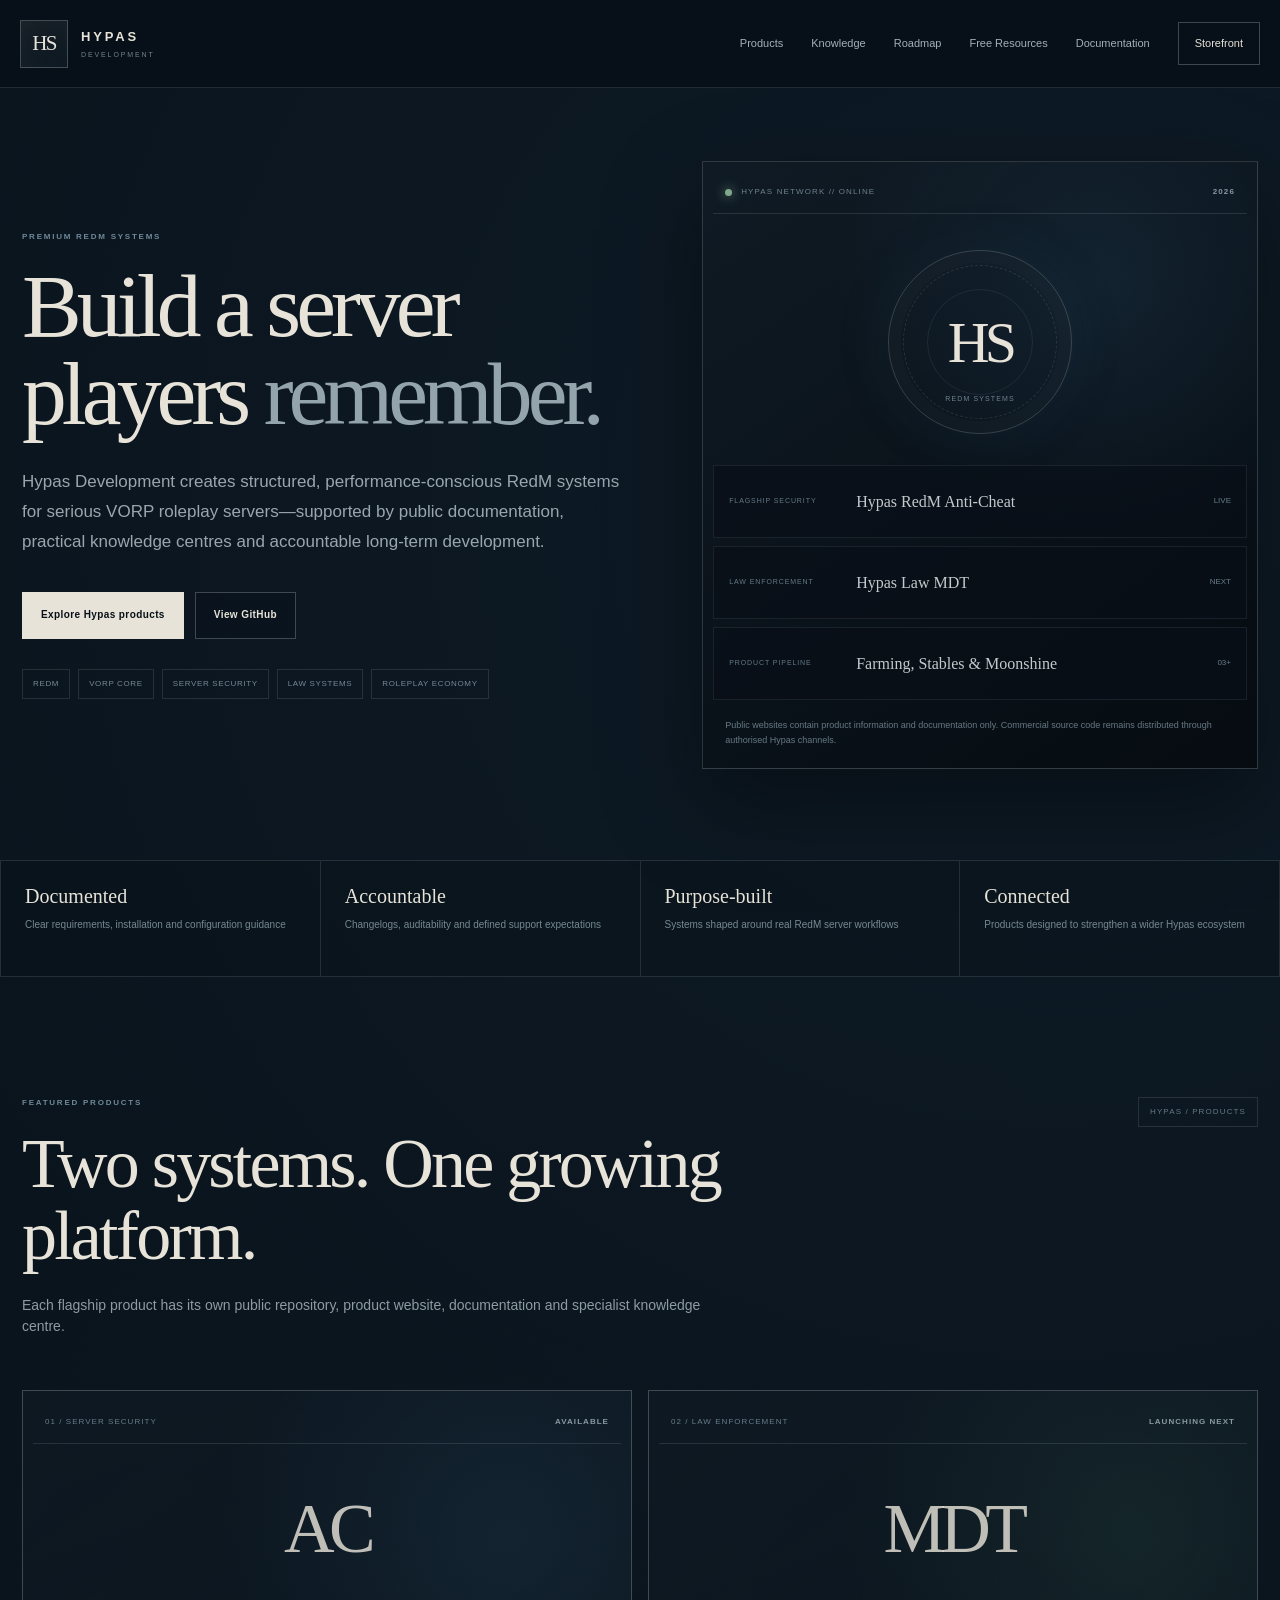
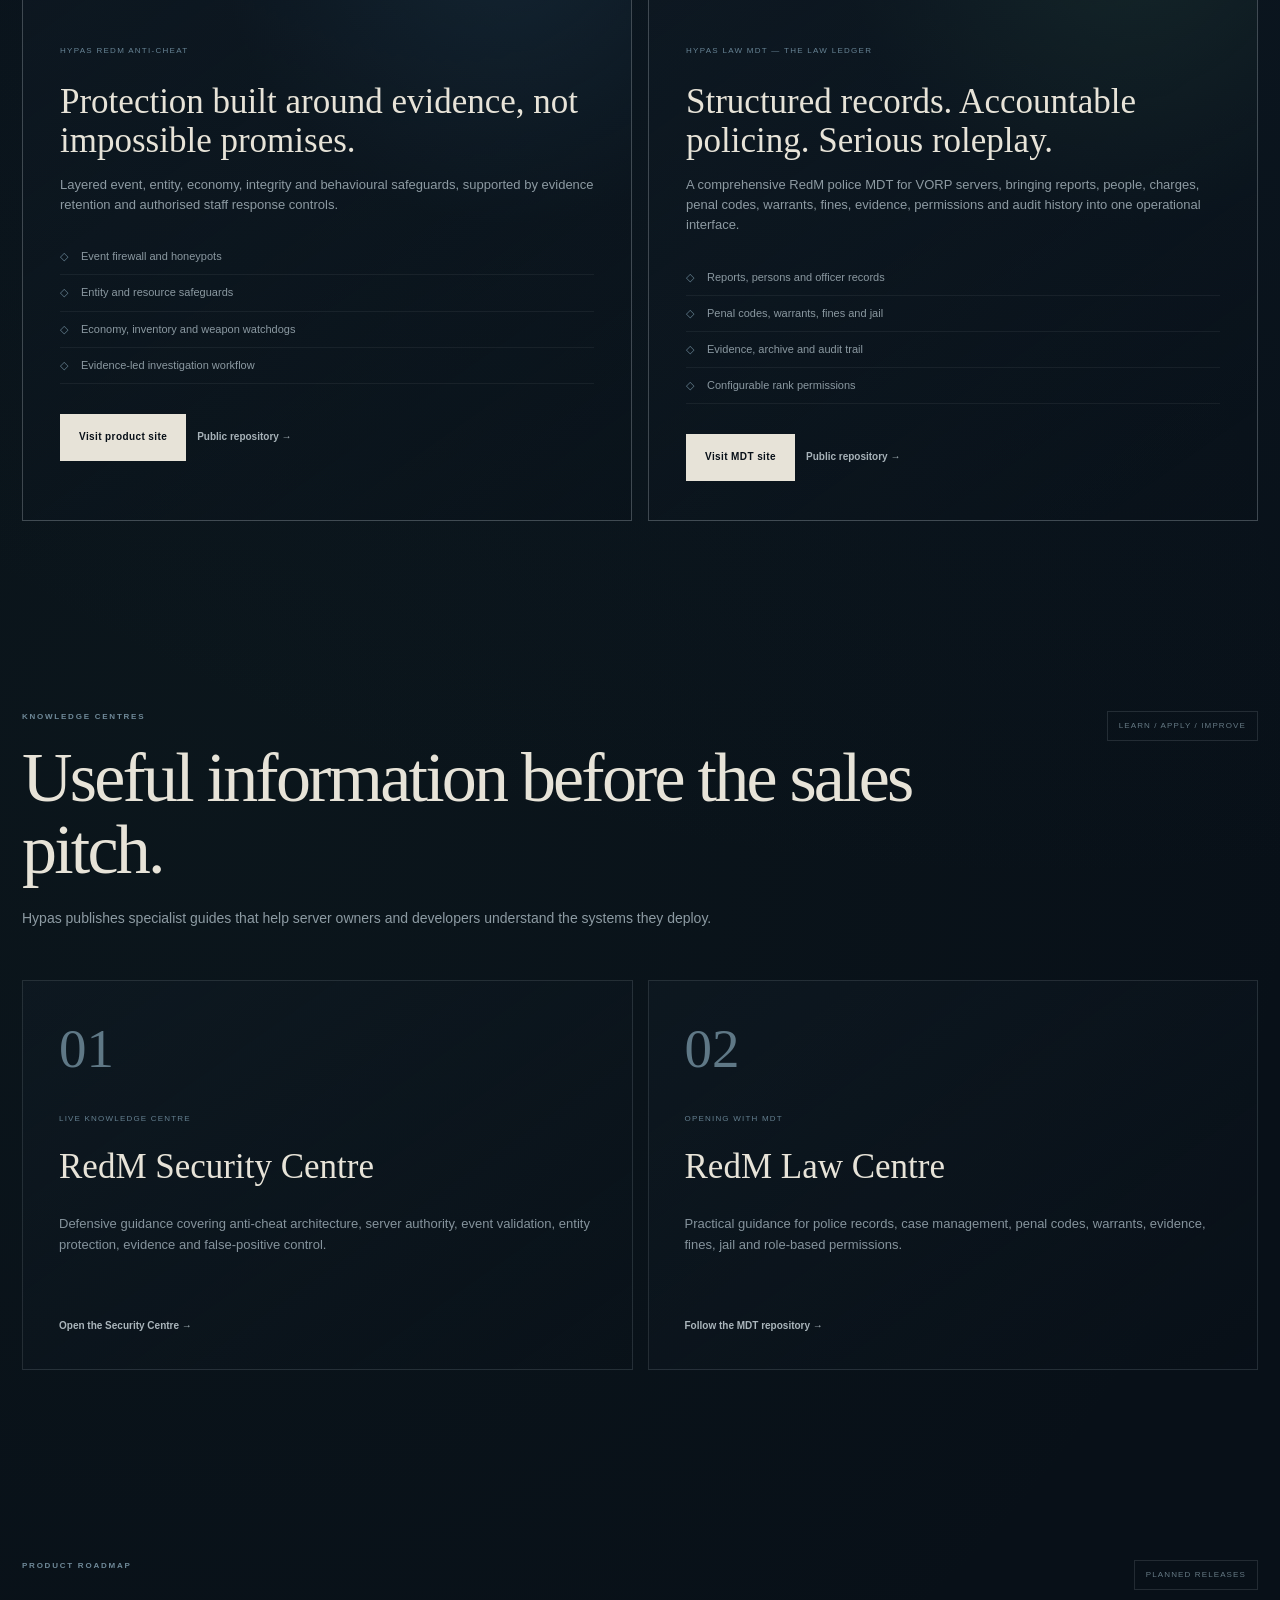
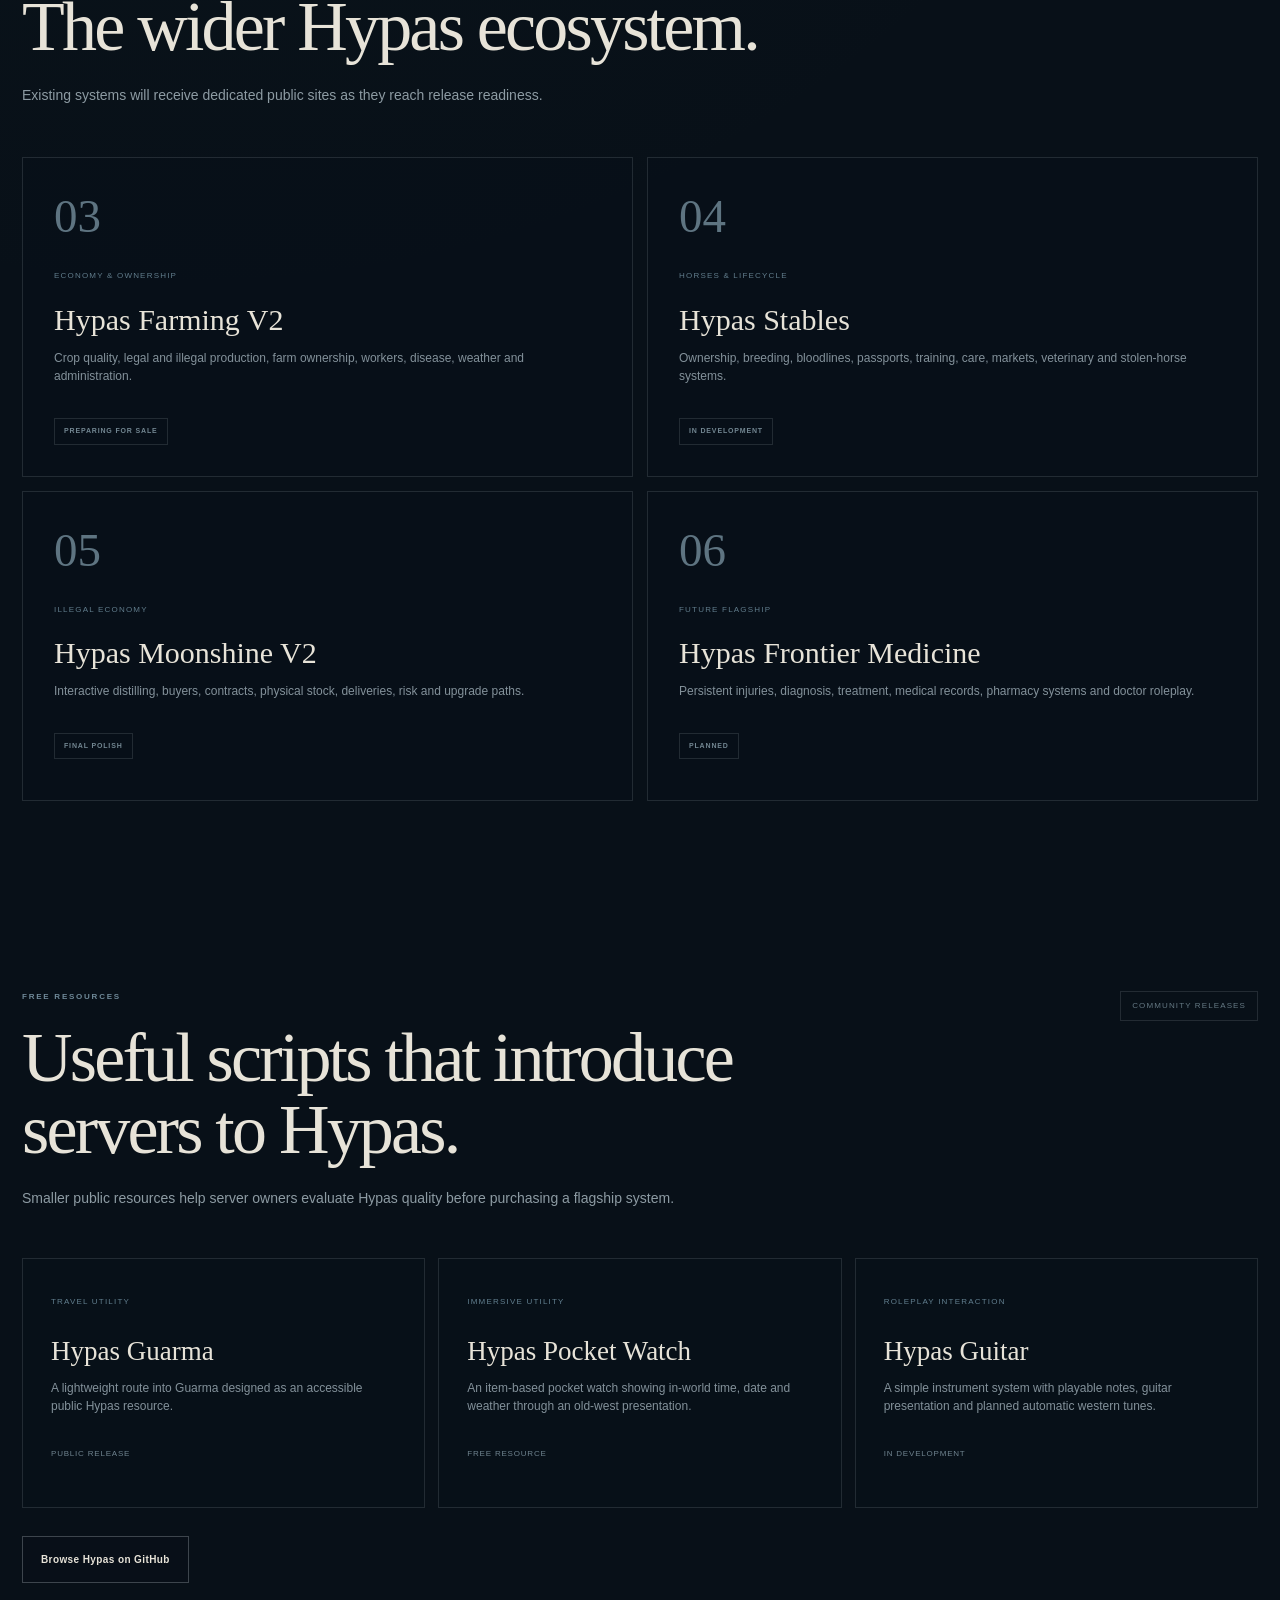
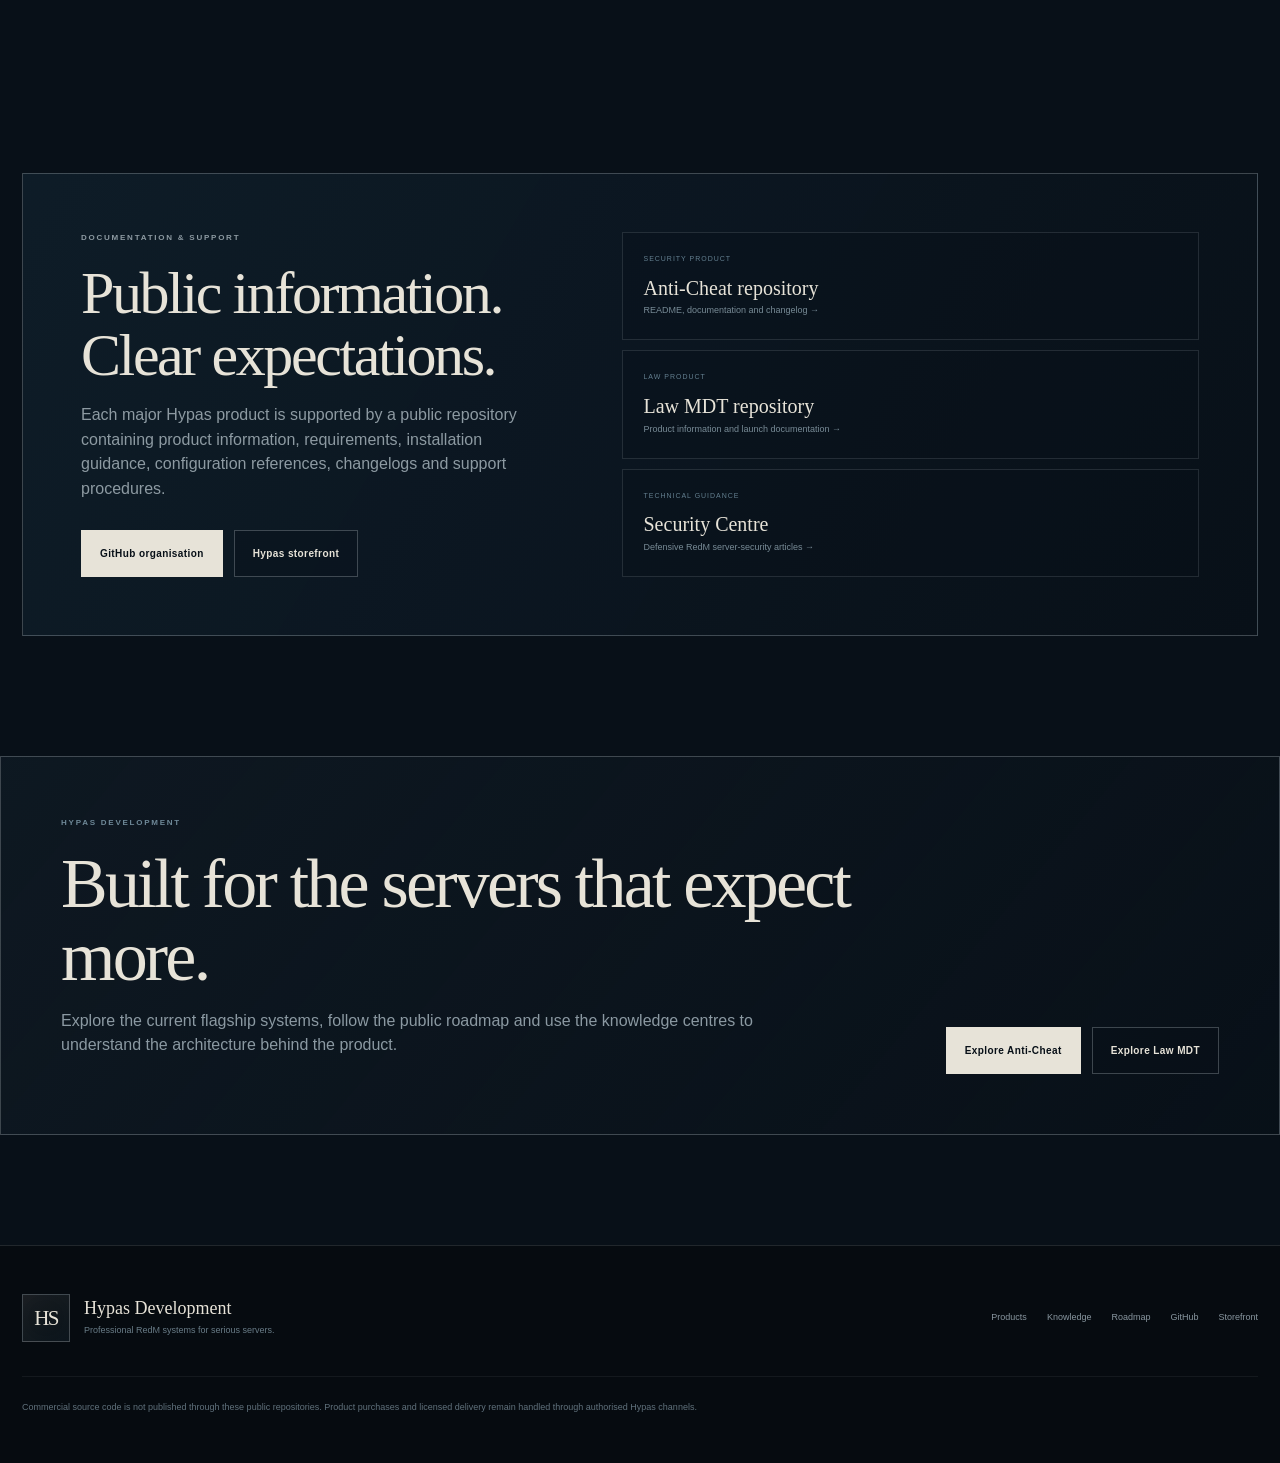
==== docs/index.html @ 1e1afcb7 "Launch central Hypas Development website" ====
<!doctype html>
<html lang="en">
<head>
  <meta charset="utf-8">
  <meta name="viewport" content="width=device-width,initial-scale=1">

  <title>Hypas Development | Premium RedM Scripts for VORP Servers</title>
  <meta name="description" content="Hypas Development creates premium RedM scripts for VORP servers, including Hypas Anti-Cheat, Hypas Law MDT, economy systems, roleplay resources and technical documentation.">
  <meta name="robots" content="index,follow">
  <meta name="theme-color" content="#081018">

  <link rel="canonical" href="https://hypasscripts.github.io/">
  <link rel="stylesheet" href="assets/style.css">
  <script defer src="assets/main.js"></script>

  <meta property="og:type" content="website">
  <meta property="og:title" content="Hypas Development | Premium RedM Systems">
  <meta property="og:description" content="Premium RedM scripts, technical documentation and practical resources for serious VORP roleplay servers.">
  <meta property="og:url" content="https://hypasscripts.github.io/">
  <meta property="og:site_name" content="Hypas Development">

  <script type="application/ld+json">
  {
    "@context": "https://schema.org",
    "@type": "Organization",
    "name": "Hypas Development",
    "alternateName": "Hypas Scripts",
    "url": "https://hypasscripts.github.io/",
    "sameAs": [
      "https://github.com/hypasscripts"
    ],
    "description": "Premium RedM scripts, documentation and practical resources for VORP roleplay servers.",
    "knowsAbout": [
      "RedM development",
      "VORP Core",
      "RedM server security",
      "RedM police MDT systems",
      "RedM economy systems",
      "RedM roleplay scripts"
    ]
  }
  </script>

  <script type="application/ld+json">
  {
    "@context": "https://schema.org",
    "@type": "WebSite",
    "name": "Hypas Development",
    "alternateName": "Hypas Scripts",
    "url": "https://hypasscripts.github.io/"
  }
  </script>
</head>

<body>
  <a class="skipLink" href="#main">Skip to content</a>

  <header class="siteHeader">
    <a class="brand" href="#top" aria-label="Hypas Development homepage">
      <span class="brandMark" aria-hidden="true">HS</span>
      <span class="brandText">
        <strong>HYPAS</strong>
        <small>DEVELOPMENT</small>
      </span>
    </a>

    <button class="menuButton" id="menuButton" type="button" aria-label="Open navigation" aria-expanded="false">
      <span></span><span></span><span></span>
    </button>

    <nav class="siteNav" id="siteNav" aria-label="Primary navigation">
      <a href="#products">Products</a>
      <a href="#knowledge">Knowledge</a>
      <a href="#roadmap">Roadmap</a>
      <a href="#free-resources">Free Resources</a>
      <a href="#documentation">Documentation</a>
      <a class="navButton" href="https://the-lobby-shop.tebex.io/">Storefront</a>
    </nav>
  </header>

  <main id="main">
    <section class="hero" id="top">
      <div class="heroGrid">
        <div class="heroCopy reveal">
          <p class="eyebrow">PREMIUM REDM SYSTEMS</p>
          <h1>Build a server<br>players <em>remember.</em></h1>
          <p class="heroLead">
            Hypas Development creates structured, performance-conscious RedM systems for
            serious VORP roleplay servers—supported by public documentation, practical
            knowledge centres and accountable long-term development.
          </p>

          <div class="heroActions">
            <a class="button primary" href="#products">Explore Hypas products</a>
            <a class="button secondary" href="https://github.com/hypasscripts">View GitHub</a>
          </div>

          <div class="heroTags" aria-label="Hypas specialisms">
            <span>RedM</span>
            <span>VORP Core</span>
            <span>Server Security</span>
            <span>Law Systems</span>
            <span>Roleplay Economy</span>
          </div>
        </div>

        <aside class="companyPanel reveal" aria-label="Hypas Development company overview">
          <div class="panelTop">
            <span><i></i> HYPAS NETWORK // ONLINE</span>
            <b>2026</b>
          </div>

          <div class="companySeal" aria-hidden="true">
            <span>HS</span>
            <small>REDM SYSTEMS</small>
          </div>

          <div class="panelRows">
            <a href="https://hypasscripts.github.io/hypas-redm-anticheat/">
              <small>FLAGSHIP SECURITY</small>
              <b>Hypas RedM Anti-Cheat</b>
              <em>LIVE</em>
            </a>
            <a href="https://hypasscripts.github.io/hypas-redm-mdt/">
              <small>LAW ENFORCEMENT</small>
              <b>Hypas Law MDT</b>
              <em>NEXT</em>
            </a>
            <a href="#roadmap">
              <small>PRODUCT PIPELINE</small>
              <b>Farming, Stables &amp; Moonshine</b>
              <em>03+</em>
            </a>
          </div>

          <p>
            Public websites contain product information and documentation only.
            Commercial source code remains distributed through authorised Hypas channels.
          </p>
        </aside>
      </div>
    </section>

    <section class="trustStrip" aria-label="Hypas development principles">
      <div><b>Documented</b><span>Clear requirements, installation and configuration guidance</span></div>
      <div><b>Accountable</b><span>Changelogs, auditability and defined support expectations</span></div>
      <div><b>Purpose-built</b><span>Systems shaped around real RedM server workflows</span></div>
      <div><b>Connected</b><span>Products designed to strengthen a wider Hypas ecosystem</span></div>
    </section>

    <section class="section" id="products">
      <div class="sectionHeading reveal">
        <div>
          <p class="eyebrow">FEATURED PRODUCTS</p>
          <h2>Two systems. One growing platform.</h2>
          <p class="sectionIntro">
            Each flagship product has its own public repository, product website,
            documentation and specialist knowledge centre.
          </p>
        </div>
        <span class="sectionCode">HYPAS / PRODUCTS</span>
      </div>

      <div class="productGrid">
        <article class="productCard productCardSecurity reveal">
          <div class="productCardTop">
            <span>01 / SERVER SECURITY</span>
            <b>AVAILABLE</b>
          </div>

          <div class="productMonogram" aria-hidden="true">AC</div>

          <div class="productContent">
            <small>HYPAS REDM ANTI-CHEAT</small>
            <h3>Protection built around evidence, not impossible promises.</h3>
            <p>
              Layered event, entity, economy, integrity and behavioural safeguards,
              supported by evidence retention and authorised staff response controls.
            </p>

            <ul>
              <li>Event firewall and honeypots</li>
              <li>Entity and resource safeguards</li>
              <li>Economy, inventory and weapon watchdogs</li>
              <li>Evidence-led investigation workflow</li>
            </ul>

            <div class="cardActions">
              <a class="button primary" href="https://hypasscripts.github.io/hypas-redm-anticheat/">Visit product site</a>
              <a class="textLink" href="https://github.com/hypasscripts/hypas-redm-anticheat">Public repository →</a>
            </div>
          </div>
        </article>

        <article class="productCard productCardLaw reveal">
          <div class="productCardTop">
            <span>02 / LAW ENFORCEMENT</span>
            <b>LAUNCHING NEXT</b>
          </div>

          <div class="productMonogram" aria-hidden="true">MDT</div>

          <div class="productContent">
            <small>HYPAS LAW MDT — THE LAW LEDGER</small>
            <h3>Structured records. Accountable policing. Serious roleplay.</h3>
            <p>
              A comprehensive RedM police MDT for VORP servers, bringing reports,
              people, charges, penal codes, warrants, fines, evidence, permissions
              and audit history into one operational interface.
            </p>

            <ul>
              <li>Reports, persons and officer records</li>
              <li>Penal codes, warrants, fines and jail</li>
              <li>Evidence, archive and audit trail</li>
              <li>Configurable rank permissions</li>
            </ul>

            <div class="cardActions">
              <a class="button primary" href="https://hypasscripts.github.io/hypas-redm-mdt/">Visit MDT site</a>
              <a class="textLink" href="https://github.com/hypasscripts/hypas-redm-mdt">Public repository →</a>
            </div>
          </div>
        </article>
      </div>
    </section>

    <section class="section knowledgeSection" id="knowledge">
      <div class="sectionHeading reveal">
        <div>
          <p class="eyebrow">KNOWLEDGE CENTRES</p>
          <h2>Useful information before the sales pitch.</h2>
          <p class="sectionIntro">
            Hypas publishes specialist guides that help server owners and developers
            understand the systems they deploy.
          </p>
        </div>
        <span class="sectionCode">LEARN / APPLY / IMPROVE</span>
      </div>

      <div class="knowledgeGrid">
        <a class="knowledgeCard reveal" href="https://hypasscripts.github.io/hypas-redm-anticheat/security-centre/">
          <div class="knowledgeNumber">01</div>
          <small>LIVE KNOWLEDGE CENTRE</small>
          <h3>RedM Security Centre</h3>
          <p>
            Defensive guidance covering anti-cheat architecture, server authority,
            event validation, entity protection, evidence and false-positive control.
          </p>
          <span>Open the Security Centre →</span>
        </a>

        <a class="knowledgeCard reveal" href="https://github.com/hypasscripts/hypas-redm-mdt">
          <div class="knowledgeNumber">02</div>
          <small>OPENING WITH MDT</small>
          <h3>RedM Law Centre</h3>
          <p>
            Practical guidance for police records, case management, penal codes,
            warrants, evidence, fines, jail and role-based permissions.
          </p>
          <span>Follow the MDT repository →</span>
        </a>
      </div>
    </section>

    <section class="section roadmapSection" id="roadmap">
      <div class="sectionHeading reveal">
        <div>
          <p class="eyebrow">PRODUCT ROADMAP</p>
          <h2>The wider Hypas ecosystem.</h2>
          <p class="sectionIntro">
            Existing systems will receive dedicated public sites as they reach release readiness.
          </p>
        </div>
        <span class="sectionCode">PLANNED RELEASES</span>
      </div>

      <div class="roadmapGrid">
        <article class="roadmapCard reveal">
          <span>03</span>
          <small>ECONOMY &amp; OWNERSHIP</small>
          <h3>Hypas Farming V2</h3>
          <p>Crop quality, legal and illegal production, farm ownership, workers, disease, weather and administration.</p>
          <b>PREPARING FOR SALE</b>
        </article>

        <article class="roadmapCard reveal">
          <span>04</span>
          <small>HORSES &amp; LIFECYCLE</small>
          <h3>Hypas Stables</h3>
          <p>Ownership, breeding, bloodlines, passports, training, care, markets, veterinary and stolen-horse systems.</p>
          <b>IN DEVELOPMENT</b>
        </article>

        <article class="roadmapCard reveal">
          <span>05</span>
          <small>ILLEGAL ECONOMY</small>
          <h3>Hypas Moonshine V2</h3>
          <p>Interactive distilling, buyers, contracts, physical stock, deliveries, risk and upgrade paths.</p>
          <b>FINAL POLISH</b>
        </article>

        <article class="roadmapCard reveal">
          <span>06</span>
          <small>FUTURE FLAGSHIP</small>
          <h3>Hypas Frontier Medicine</h3>
          <p>Persistent injuries, diagnosis, treatment, medical records, pharmacy systems and doctor roleplay.</p>
          <b>PLANNED</b>
        </article>
      </div>
    </section>

    <section class="section freeSection" id="free-resources">
      <div class="sectionHeading reveal">
        <div>
          <p class="eyebrow">FREE RESOURCES</p>
          <h2>Useful scripts that introduce servers to Hypas.</h2>
          <p class="sectionIntro">
            Smaller public resources help server owners evaluate Hypas quality before purchasing a flagship system.
          </p>
        </div>
        <span class="sectionCode">COMMUNITY RELEASES</span>
      </div>

      <div class="freeGrid">
        <article class="freeCard reveal">
          <small>TRAVEL UTILITY</small>
          <h3>Hypas Guarma</h3>
          <p>A lightweight route into Guarma designed as an accessible public Hypas resource.</p>
          <span>Public release</span>
        </article>

        <article class="freeCard reveal">
          <small>IMMERSIVE UTILITY</small>
          <h3>Hypas Pocket Watch</h3>
          <p>An item-based pocket watch showing in-world time, date and weather through an old-west presentation.</p>
          <span>Free resource</span>
        </article>

        <article class="freeCard reveal">
          <small>ROLEPLAY INTERACTION</small>
          <h3>Hypas Guitar</h3>
          <p>A simple instrument system with playable notes, guitar presentation and planned automatic western tunes.</p>
          <span>In development</span>
        </article>
      </div>

      <a class="button secondary centredButton" href="https://github.com/hypasscripts">Browse Hypas on GitHub</a>
    </section>

    <section class="section documentationSection" id="documentation">
      <div class="documentationPanel reveal">
        <div>
          <p class="eyebrow">DOCUMENTATION &amp; SUPPORT</p>
          <h2>Public information. Clear expectations.</h2>
          <p>
            Each major Hypas product is supported by a public repository containing
            product information, requirements, installation guidance, configuration
            references, changelogs and support procedures.
          </p>

          <div class="documentationActions">
            <a class="button primary" href="https://github.com/hypasscripts">GitHub organisation</a>
            <a class="button secondary" href="https://the-lobby-shop.tebex.io/">Hypas storefront</a>
          </div>
        </div>

        <div class="documentationLinks">
          <a href="https://github.com/hypasscripts/hypas-redm-anticheat">
            <small>SECURITY PRODUCT</small>
            <b>Anti-Cheat repository</b>
            <span>README, documentation and changelog →</span>
          </a>

          <a href="https://github.com/hypasscripts/hypas-redm-mdt">
            <small>LAW PRODUCT</small>
            <b>Law MDT repository</b>
            <span>Product information and launch documentation →</span>
          </a>

          <a href="https://hypasscripts.github.io/hypas-redm-anticheat/security-centre/">
            <small>TECHNICAL GUIDANCE</small>
            <b>Security Centre</b>
            <span>Defensive RedM server-security articles →</span>
          </a>
        </div>
      </div>
    </section>

    <section class="finalCta">
      <div class="reveal">
        <p class="eyebrow">HYPAS DEVELOPMENT</p>
        <h2>Built for the servers that expect more.</h2>
        <p>
          Explore the current flagship systems, follow the public roadmap and use
          the knowledge centres to understand the architecture behind the product.
        </p>
      </div>

      <div class="finalActions reveal">
        <a class="button primary" href="https://hypasscripts.github.io/hypas-redm-anticheat/">Explore Anti-Cheat</a>
        <a class="button secondary" href="https://hypasscripts.github.io/hypas-redm-mdt/">Explore Law MDT</a>
      </div>
    </section>
  </main>

  <footer>
    <div class="footerBrand">
      <span class="brandMark" aria-hidden="true">HS</span>
      <span>
        <strong>Hypas Development</strong>
        <small>Professional RedM systems for serious servers.</small>
      </span>
    </div>

    <div class="footerLinks">
      <a href="#products">Products</a>
      <a href="#knowledge">Knowledge</a>
      <a href="#roadmap">Roadmap</a>
      <a href="https://github.com/hypasscripts">GitHub</a>
      <a href="https://the-lobby-shop.tebex.io/">Storefront</a>
    </div>

    <p>
      Commercial source code is not published through these public repositories.
      Product purchases and licensed delivery remain handled through authorised Hypas channels.
    </p>
  </footer>
</body>
</html>
---- docs/assets/style.css ----
:root{
  --ink:#081018;
  --ink2:#101b25;
  --ink3:#17242f;
  --ivory:#e7e3d8;
  --silver:#aeb8bf;
  --muted:#7f8f99;
  --steel:#284c66;
  --red:#8b252b;
  --green:#315a49;
  --border:rgba(174,184,191,.16);
  --borderStrong:rgba(174,184,191,.32);
  --max:1320px;
}

*{box-sizing:border-box}
html{scroll-behavior:smooth}
body{
  margin:0;
  background:
    radial-gradient(circle at 82% 8%,rgba(40,76,102,.18),transparent 34%),
    radial-gradient(circle at 15% 38%,rgba(49,90,73,.08),transparent 28%),
    var(--ink);
  color:var(--ivory);
  font-family:Arial,Helvetica,sans-serif;
  line-height:1.55;
  overflow-x:hidden;
}
body:before{
  content:"";
  position:fixed;
  inset:0;
  pointer-events:none;
  opacity:.34;
  background:
    linear-gradient(rgba(255,255,255,.012) 1px,transparent 1px),
    linear-gradient(90deg,rgba(255,255,255,.012) 1px,transparent 1px);
  background-size:42px 42px;
  mask-image:linear-gradient(to bottom,black,transparent 88%);
}

a{color:inherit}
img{max-width:100%}
.skipLink{
  position:fixed;
  left:18px;
  top:-70px;
  z-index:100;
  padding:12px 16px;
  background:var(--ivory);
  color:var(--ink);
  transition:.2s;
}
.skipLink:focus{top:18px}

.siteHeader{
  position:fixed;
  z-index:50;
  top:0;
  left:0;
  right:0;
  height:88px;
  padding:0 max(20px,calc((100vw - var(--max))/2));
  display:flex;
  align-items:center;
  justify-content:space-between;
  border-bottom:1px solid var(--border);
  background:rgba(8,16,24,.86);
  backdrop-filter:blur(18px);
}
.brand{
  display:flex;
  align-items:center;
  gap:13px;
  text-decoration:none;
}
.brandMark{
  width:48px;
  height:48px;
  display:grid;
  place-items:center;
  border:1px solid var(--borderStrong);
  font:21px Georgia,serif;
  letter-spacing:-.08em;
  color:var(--ivory);
  background:linear-gradient(145deg,rgba(231,227,216,.08),rgba(40,76,102,.12));
  box-shadow:inset 0 0 22px rgba(255,255,255,.025);
}
.brandText{display:flex;flex-direction:column}
.brandText strong{font-size:13px;letter-spacing:.22em}
.brandText small{margin-top:3px;color:#71838e;font-size:7px;letter-spacing:.27em}

.siteNav{display:flex;align-items:center;gap:28px}
.siteNav a{
  text-decoration:none;
  color:#a5b0b7;
  font-size:11px;
  transition:.2s;
}
.siteNav a:hover{color:var(--ivory)}
.siteNav .navButton{
  padding:12px 16px;
  border:1px solid var(--borderStrong);
  color:var(--ivory);
}
.menuButton{
  display:none;
  width:44px;
  height:44px;
  border:1px solid var(--borderStrong);
  background:transparent;
  cursor:pointer;
}
.menuButton span{
  display:block;
  width:18px;
  height:1px;
  margin:5px auto;
  background:var(--ivory);
}

.hero{
  min-height:860px;
  padding:160px max(22px,calc((100vw - var(--max))/2)) 90px;
  display:grid;
  align-items:center;
}
.heroGrid{
  display:grid;
  grid-template-columns:1.04fr .96fr;
  gap:78px;
  align-items:center;
}
.eyebrow{
  margin:0 0 19px;
  color:#6f8998;
  font-size:8px;
  font-weight:800;
  letter-spacing:.22em;
  text-transform:uppercase;
}
.hero h1{
  max-width:780px;
  margin:0;
  font:400 clamp(56px,7vw,96px)/.98 Georgia,serif;
  letter-spacing:-.055em;
}
.hero h1 em{font-style:normal;color:#94a4ad}
.heroLead{
  max-width:720px;
  margin:29px 0 0;
  color:#9aa6ae;
  font-size:17px;
  line-height:1.78;
}
.heroActions,.cardActions,.documentationActions,.finalActions{
  display:flex;
  flex-wrap:wrap;
  gap:11px;
}
.heroActions{margin-top:34px}
.button{
  min-height:47px;
  padding:0 18px;
  display:inline-flex;
  align-items:center;
  justify-content:center;
  text-decoration:none;
  border:1px solid var(--borderStrong);
  font-size:10px;
  font-weight:800;
  letter-spacing:.04em;
  transition:.22s;
}
.button:hover{transform:translateY(-2px)}
.button.primary{
  background:var(--ivory);
  color:var(--ink);
  border-color:var(--ivory);
}
.button.secondary{background:rgba(8,16,24,.3)}
.heroTags{
  display:flex;
  flex-wrap:wrap;
  gap:8px;
  margin-top:30px;
}
.heroTags span{
  padding:8px 10px;
  border:1px solid var(--border);
  color:#778994;
  font-size:8px;
  letter-spacing:.08em;
  text-transform:uppercase;
}

.companyPanel{
  position:relative;
  padding:10px;
  border:1px solid rgba(174,184,191,.24);
  background:linear-gradient(145deg,rgba(16,27,37,.9),rgba(6,11,16,.96));
  box-shadow:0 35px 90px rgba(0,0,0,.4);
  overflow:hidden;
}
.companyPanel:before{
  content:"";
  position:absolute;
  inset:0;
  pointer-events:none;
  background:radial-gradient(circle at 72% 20%,rgba(40,76,102,.26),transparent 42%);
}
.panelTop{
  position:relative;
  z-index:1;
  height:42px;
  padding:0 12px;
  display:flex;
  align-items:center;
  justify-content:space-between;
  border-bottom:1px solid var(--border);
  color:#6e818d;
  font-size:8px;
  letter-spacing:.14em;
}
.panelTop span{display:flex;align-items:center;gap:9px}
.panelTop i{
  width:7px;
  height:7px;
  border-radius:50%;
  background:#7fa88c;
  box-shadow:0 0 12px #7fa88c;
}
.panelTop b{font-size:8px;color:#8998a1}
.companySeal{
  position:relative;
  z-index:1;
  margin:36px auto 31px;
  width:184px;
  height:184px;
  display:grid;
  place-items:center;
  border:1px solid rgba(174,184,191,.26);
  border-radius:50%;
  box-shadow:inset 0 0 0 12px rgba(174,184,191,.02),0 0 55px rgba(40,76,102,.13);
}
.companySeal:before,.companySeal:after{
  content:"";
  position:absolute;
  border-radius:50%;
}
.companySeal:before{inset:14px;border:1px dashed rgba(174,184,191,.16)}
.companySeal:after{inset:38px;border:1px solid rgba(174,184,191,.1)}
.companySeal span{font:58px Georgia;color:var(--ivory);letter-spacing:-.08em}
.companySeal small{
  position:absolute;
  bottom:28px;
  color:#70838f;
  font-size:7px;
  letter-spacing:.16em;
}
.panelRows{
  position:relative;
  z-index:1;
  display:grid;
  gap:8px;
}
.panelRows a{
  min-height:73px;
  padding:15px;
  display:grid;
  grid-template-columns:112px 1fr 42px;
  gap:15px;
  align-items:center;
  text-decoration:none;
  border:1px solid rgba(174,184,191,.11);
  background:rgba(8,16,24,.68);
  transition:.2s;
}
.panelRows a:hover{border-color:rgba(174,184,191,.3);transform:translateX(3px)}
.panelRows small{color:#647a87;font-size:7px;letter-spacing:.13em}
.panelRows b{font:16px Georgia;font-weight:400;color:#c4c9cc}
.panelRows em{font-style:normal;color:#677d89;font-size:8px;text-align:right}
.companyPanel>p{
  position:relative;
  z-index:1;
  margin:18px 12px 11px;
  color:#667984;
  font-size:9px;
  line-height:1.6;
}

.trustStrip{
  max-width:var(--max);
  margin:0 auto;
  display:grid;
  grid-template-columns:repeat(4,1fr);
  border-top:1px solid var(--border);
  border-left:1px solid var(--border);
}
.trustStrip div{
  min-height:116px;
  padding:24px;
  border-right:1px solid var(--border);
  border-bottom:1px solid var(--border);
  background:rgba(8,16,24,.32);
}
.trustStrip b{
  display:block;
  font:20px Georgia;
  font-weight:400;
}
.trustStrip span{
  display:block;
  margin-top:9px;
  color:#768892;
  font-size:10px;
  line-height:1.55;
}

.section{
  max-width:var(--max);
  margin:0 auto;
  padding:120px 22px;
}
.sectionHeading{
  display:grid;
  grid-template-columns:1fr auto;
  gap:50px;
  align-items:start;
}
.section h2,.finalCta h2{
  max-width:900px;
  margin:0;
  font:400 clamp(43px,5.7vw,70px)/1.03 Georgia,serif;
  letter-spacing:-.04em;
}
.sectionIntro{
  max-width:720px;
  margin:22px 0 0;
  color:#8d9ba3;
  font-size:14px;
}
.sectionCode{
  padding:8px 11px;
  border:1px solid var(--border);
  color:#657984;
  font-size:8px;
  letter-spacing:.14em;
  white-space:nowrap;
}

.productGrid{
  margin-top:52px;
  display:grid;
  grid-template-columns:repeat(2,1fr);
  gap:16px;
}
.productCard{
  min-height:650px;
  padding:10px;
  border:1px solid var(--borderStrong);
  background:linear-gradient(145deg,rgba(16,27,37,.65),rgba(8,16,24,.3));
  overflow:hidden;
  position:relative;
}
.productCardSecurity:before,.productCardLaw:before{
  content:"";
  position:absolute;
  inset:0;
  pointer-events:none;
}
.productCardSecurity:before{background:radial-gradient(circle at 80% 20%,rgba(40,76,102,.25),transparent 38%)}
.productCardLaw:before{background:radial-gradient(circle at 80% 20%,rgba(49,90,73,.22),transparent 38%)}
.productCardTop{
  position:relative;
  z-index:1;
  height:43px;
  padding:0 12px;
  display:flex;
  align-items:center;
  justify-content:space-between;
  border-bottom:1px solid var(--border);
  color:#677d89;
  font-size:8px;
  letter-spacing:.13em;
}
.productCardTop b{color:#8999a2;font-size:8px}
.productMonogram{
  position:relative;
  z-index:1;
  height:170px;
  display:grid;
  place-items:center;
  font:70px Georgia,serif;
  color:rgba(231,227,216,.82);
  letter-spacing:-.08em;
}
.productContent{
  position:relative;
  z-index:1;
  padding:22px 27px 29px;
}
.productContent>small{
  color:#678394;
  font-size:8px;
  letter-spacing:.16em;
}
.productContent h3{
  margin:21px 0 15px;
  font:400 35px/1.12 Georgia,serif;
}
.productContent p{
  color:#8d9aa2;
  font-size:13px;
}
.productContent ul{
  list-style:none;
  padding:0;
  margin:24px 0 30px;
}
.productContent li{
  position:relative;
  padding:9px 0 9px 21px;
  border-bottom:1px solid rgba(174,184,191,.08);
  color:#8b99a1;
  font-size:11px;
}
.productContent li:before{
  content:"◇";
  position:absolute;
  left:0;
  color:#678292;
}
.cardActions{align-items:center}
.textLink{
  color:#a8b3b9;
  text-decoration:none;
  font-size:10px;
  font-weight:800;
}

.knowledgeSection{padding-top:70px}
.knowledgeGrid{
  margin-top:50px;
  display:grid;
  grid-template-columns:repeat(2,1fr);
  gap:15px;
}
.knowledgeCard{
  min-height:390px;
  padding:36px;
  display:flex;
  flex-direction:column;
  text-decoration:none;
  border:1px solid var(--border);
  background:linear-gradient(145deg,rgba(16,27,37,.5),rgba(8,16,24,.22));
  transition:.22s;
}
.knowledgeCard:hover{transform:translateY(-4px);border-color:var(--borderStrong)}
.knowledgeNumber{font:55px Georgia;color:#5f7886}
.knowledgeCard small{
  margin-top:33px;
  color:#647f8f;
  font-size:8px;
  letter-spacing:.15em;
}
.knowledgeCard h3{
  margin:22px 0 14px;
  font:35px Georgia;
  font-weight:400;
}
.knowledgeCard p{
  color:#85939c;
  font-size:13px;
}
.knowledgeCard>span{
  margin-top:auto;
  color:#abb6bc;
  font-size:10px;
  font-weight:800;
}

.roadmapSection{padding-top:70px}
.roadmapGrid{
  margin-top:50px;
  display:grid;
  grid-template-columns:repeat(2,1fr);
  gap:14px;
}
.roadmapCard{
  min-height:310px;
  padding:31px;
  border:1px solid var(--border);
  background:rgba(8,16,24,.35);
}
.roadmapCard>span{
  font:47px Georgia;
  color:#5e7481;
}
.roadmapCard small{
  display:block;
  margin-top:27px;
  color:#617c8b;
  font-size:8px;
  letter-spacing:.15em;
}
.roadmapCard h3{
  margin:20px 0 12px;
  font:30px Georgia;
  font-weight:400;
}
.roadmapCard p{color:#83919a;font-size:12px}
.roadmapCard b{
  display:inline-block;
  margin-top:20px;
  padding:7px 9px;
  border:1px solid var(--border);
  color:#728691;
  font-size:7px;
  letter-spacing:.12em;
}

.freeSection{padding-top:70px}
.freeGrid{
  margin-top:48px;
  display:grid;
  grid-template-columns:repeat(3,1fr);
  gap:13px;
}
.freeCard{
  min-height:250px;
  padding:28px;
  border:1px solid var(--border);
  background:rgba(8,16,24,.34);
}
.freeCard small{
  color:#627f8f;
  font-size:8px;
  letter-spacing:.15em;
}
.freeCard h3{
  margin:24px 0 12px;
  font:27px Georgia;
  font-weight:400;
}
.freeCard p{color:#83919a;font-size:12px}
.freeCard span{
  display:inline-block;
  margin-top:20px;
  color:#6f838f;
  font-size:8px;
  text-transform:uppercase;
  letter-spacing:.1em;
}
.centredButton{margin-top:28px}

.documentationSection{padding-top:70px}
.documentationPanel{
  padding:58px;
  display:grid;
  grid-template-columns:.9fr 1.1fr;
  gap:68px;
  border:1px solid var(--borderStrong);
  background:linear-gradient(120deg,rgba(40,76,102,.2),rgba(8,16,24,.25));
}
.documentationPanel h2{font-size:clamp(39px,5vw,60px)}
.documentationPanel p{max-width:640px;color:#8d9aa2}
.documentationActions{margin-top:28px}
.documentationLinks{display:grid;gap:10px}
.documentationLinks a{
  min-height:108px;
  padding:21px;
  display:flex;
  flex-direction:column;
  text-decoration:none;
  border:1px solid var(--border);
  background:rgba(8,16,24,.35);
  transition:.2s;
}
.documentationLinks a:hover{transform:translateX(3px);border-color:var(--borderStrong)}
.documentationLinks small{
  color:#637f8f;
  font-size:7px;
  letter-spacing:.14em;
}
.documentationLinks b{
  margin-top:12px;
  font:20px Georgia;
  font-weight:400;
}
.documentationLinks span{
  margin-top:auto;
  color:#788b96;
  font-size:9px;
}

.finalCta{
  max-width:var(--max);
  margin:0 auto 110px;
  padding:60px;
  display:grid;
  grid-template-columns:1fr auto;
  gap:60px;
  align-items:end;
  border:1px solid var(--borderStrong);
  background:linear-gradient(130deg,rgba(16,27,37,.72),rgba(8,16,24,.32));
}
.finalCta p:not(.eyebrow){max-width:720px;color:#8b99a2}
.finalActions{justify-content:flex-end}

footer{
  padding:48px max(22px,calc((100vw - var(--max))/2));
  display:grid;
  grid-template-columns:1fr auto;
  gap:34px;
  align-items:center;
  border-top:1px solid var(--border);
  background:#060b10;
}
.footerBrand{
  display:flex;
  align-items:center;
  gap:14px;
}
.footerBrand span:last-child{display:flex;flex-direction:column}
.footerBrand strong{font:18px Georgia;font-weight:400}
.footerBrand small{margin-top:5px;color:#697c87;font-size:9px}
.footerLinks{display:flex;flex-wrap:wrap;gap:20px}
.footerLinks a{color:#88969f;text-decoration:none;font-size:9px}
footer>p{
  grid-column:1/-1;
  margin:0;
  padding-top:24px;
  border-top:1px solid rgba(174,184,191,.08);
  color:#60717c;
  font-size:9px;
}

.reveal{
  opacity:0;
  transform:translateY(22px);
  transition:opacity .7s ease,transform .7s ease;
}
.reveal.isVisible{opacity:1;transform:none}

@media(max-width:1050px){
  .siteNav{gap:18px}
  .heroGrid,.documentationPanel{grid-template-columns:1fr}
  .companyPanel{max-width:760px}
  .productGrid,.knowledgeGrid{grid-template-columns:1fr}
  .trustStrip{grid-template-columns:repeat(2,1fr)}
  .freeGrid{grid-template-columns:repeat(2,1fr)}
  .finalCta{grid-template-columns:1fr}
  .finalActions{justify-content:flex-start}
}

@media(max-width:780px){
  .siteHeader{height:76px;padding:0 17px}
  .menuButton{display:block}
  .siteNav{
    position:absolute;
    top:76px;
    left:0;
    right:0;
    padding:20px;
    display:none;
    flex-direction:column;
    align-items:stretch;
    gap:0;
    border-bottom:1px solid var(--borderStrong);
    background:rgba(8,16,24,.98);
  }
  .siteNav.open{display:flex}
  .siteNav a{padding:13px 3px;border-bottom:1px solid rgba(174,184,191,.08)}
  .siteNav .navButton{margin-top:12px;text-align:center;border:1px solid var(--borderStrong)}
  .hero{min-height:auto;padding:126px 17px 72px}
  .hero h1{font-size:52px}
  .heroLead{font-size:15px}
  .section{padding:88px 17px}
  .sectionHeading{grid-template-columns:1fr}
  .sectionCode{justify-self:start}
  .trustStrip{margin:0 17px;grid-template-columns:1fr}
  .roadmapGrid,.freeGrid{grid-template-columns:1fr}
  .documentationPanel{padding:37px 26px}
  .finalCta{margin:0 17px 80px;padding:39px 26px}
  footer{grid-template-columns:1fr;padding:38px 17px}
  .footerLinks{gap:14px}
}

@media(max-width:520px){
  .brandText{display:none}
  .hero h1{font-size:45px}
  .panelRows a{grid-template-columns:82px 1fr 34px}
  .productCard{min-height:auto}
  .productMonogram{height:125px;font-size:54px}
  .productContent{padding:20px}
  .productContent h3{font-size:29px}
}
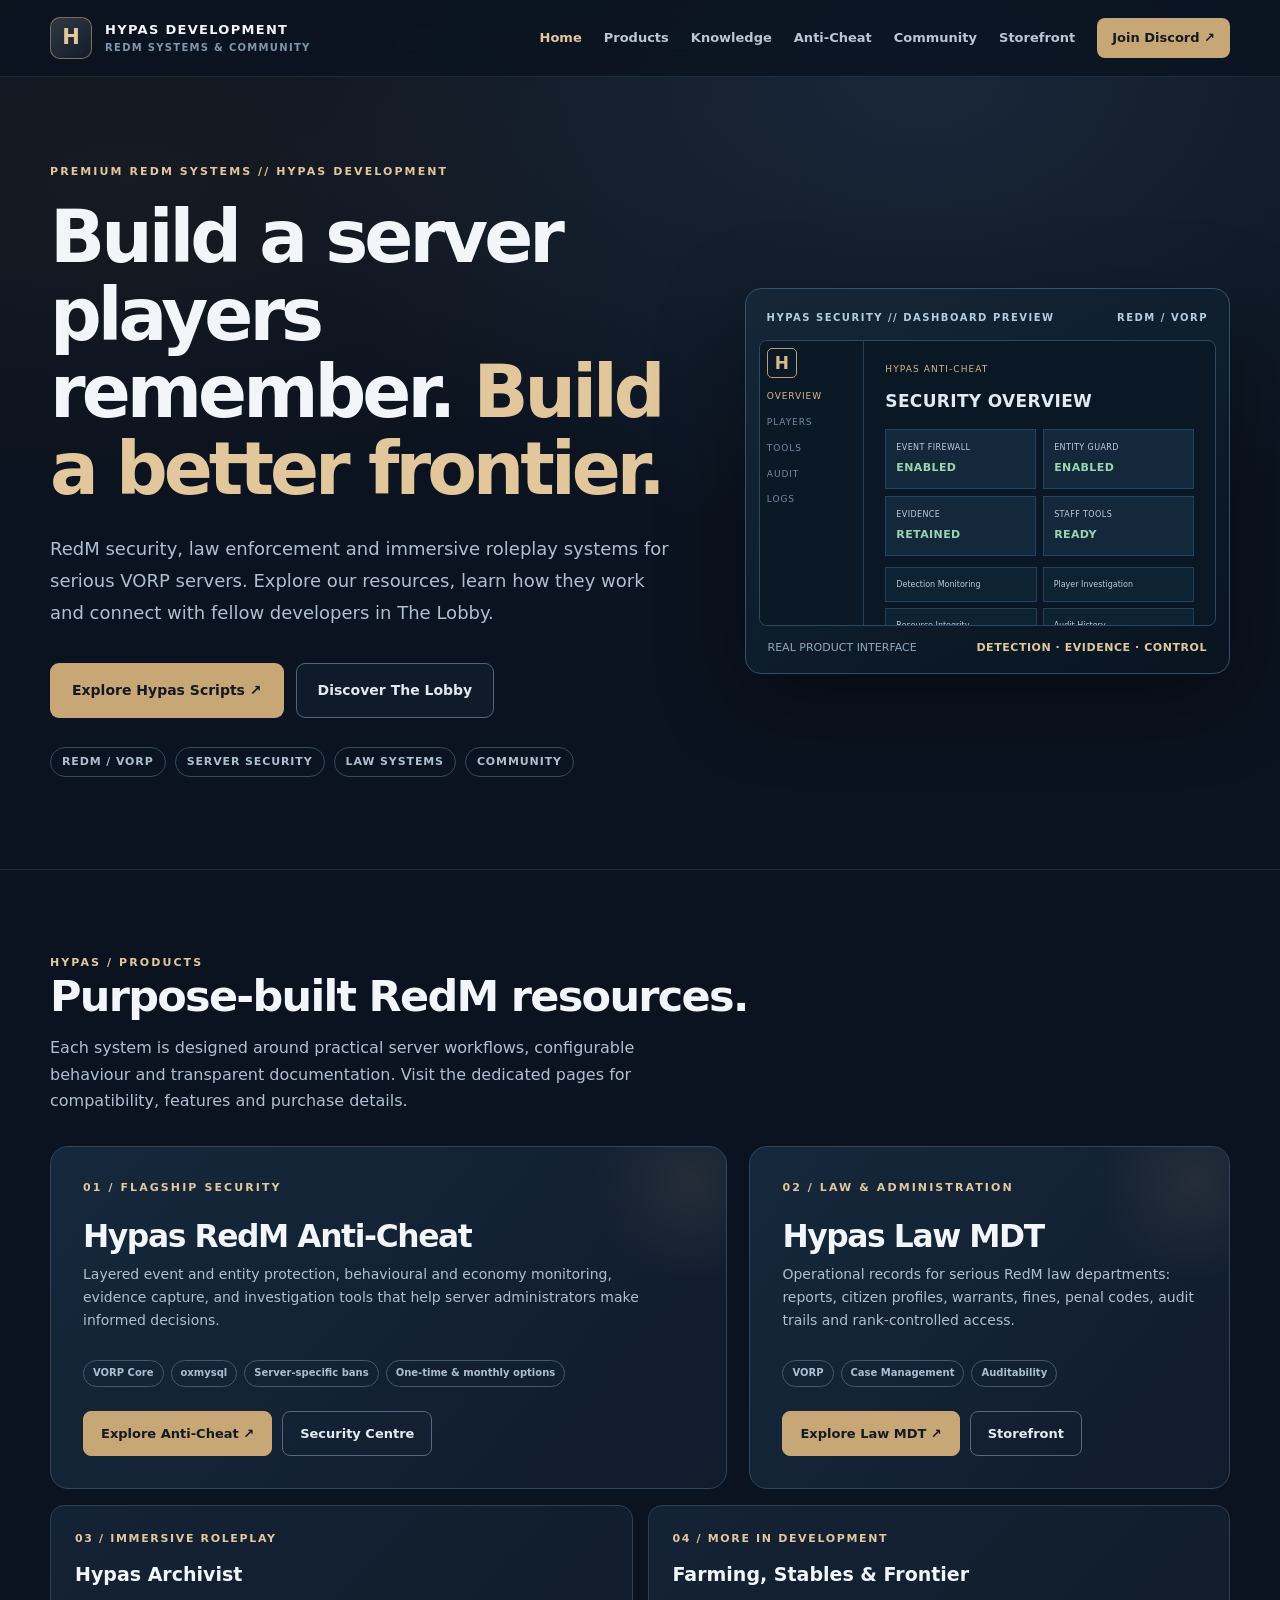
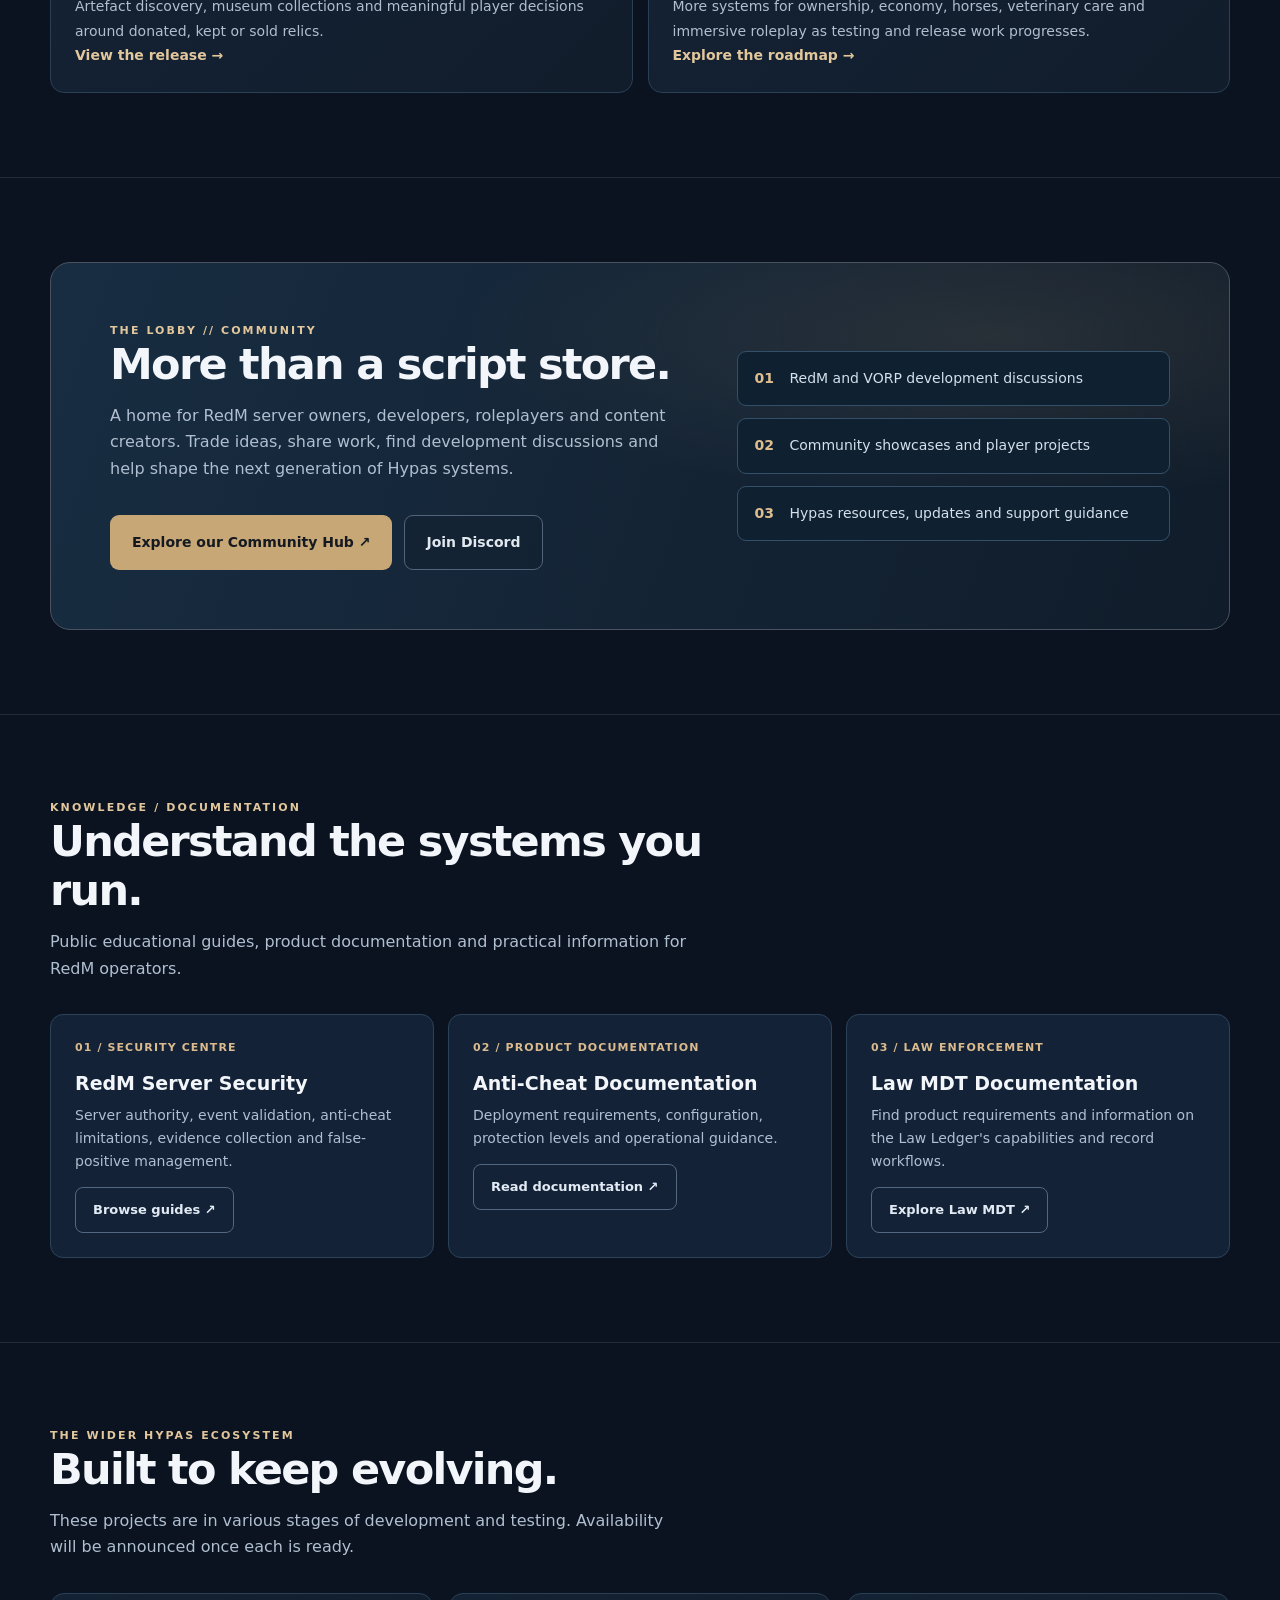
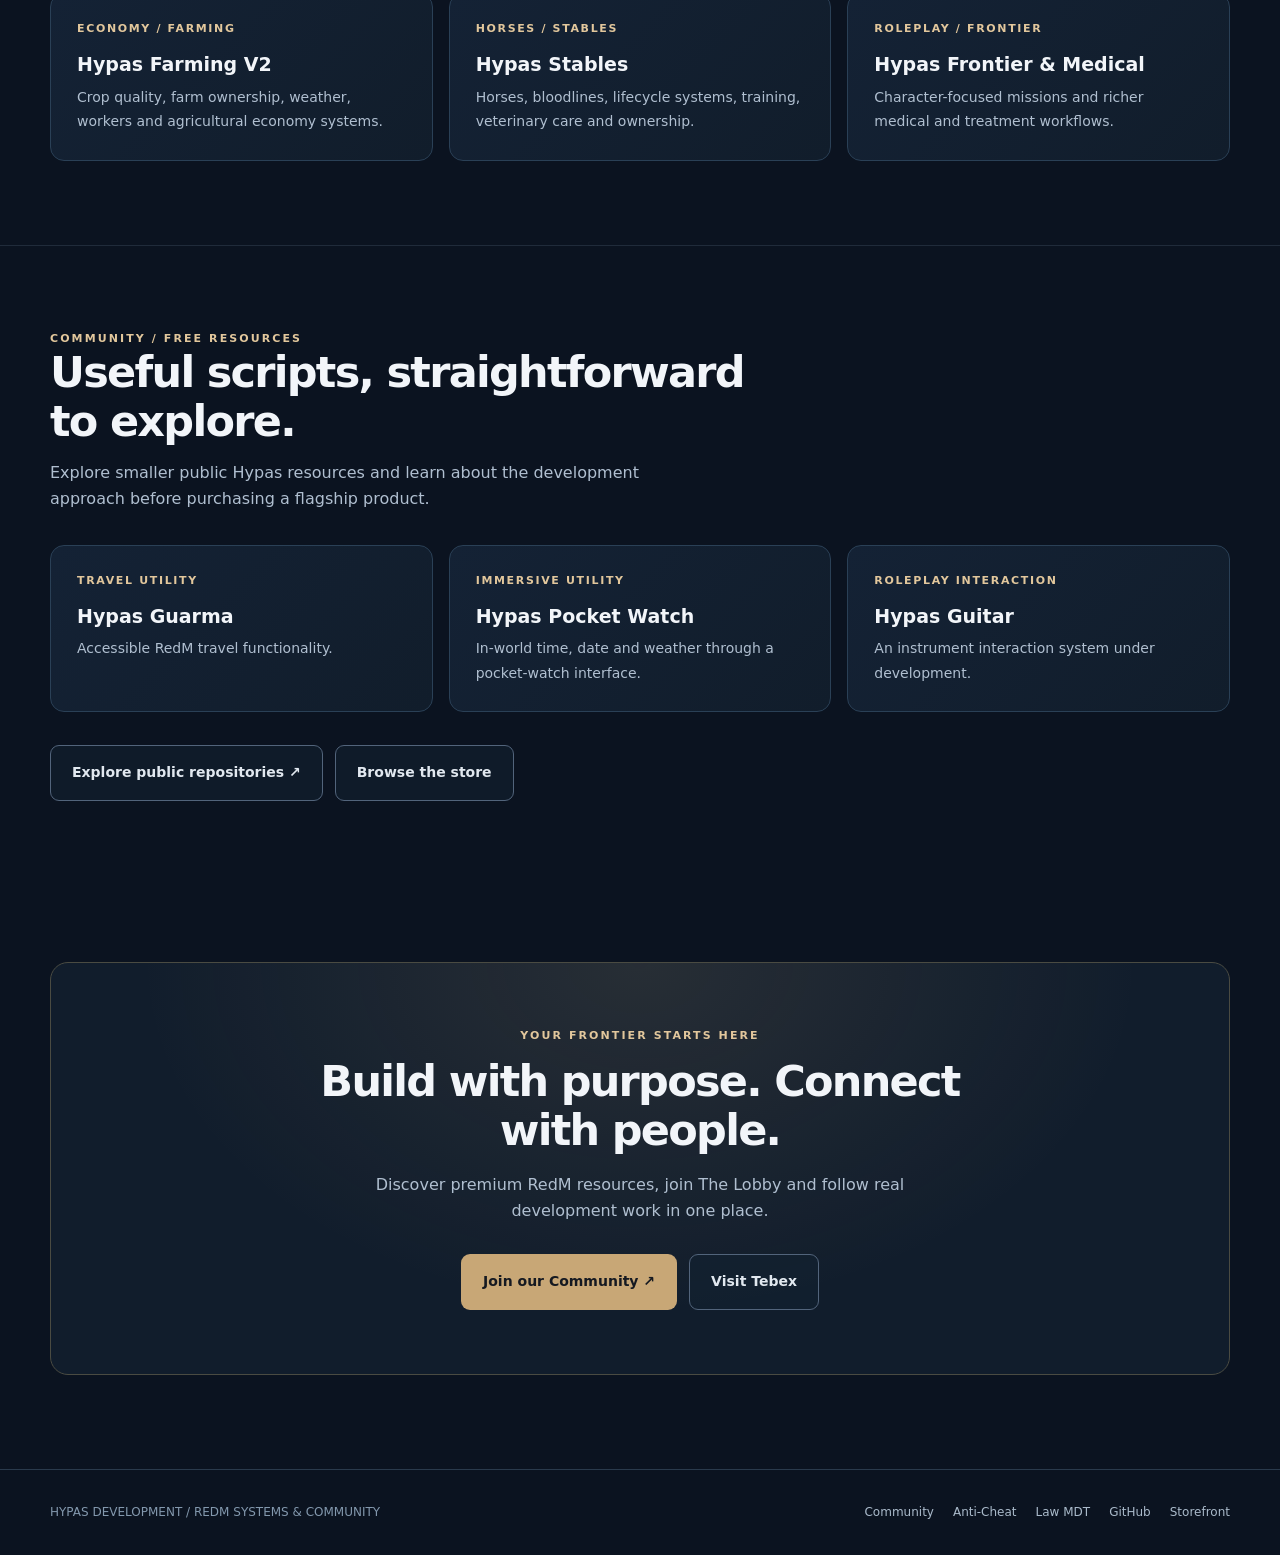
==== commit 236f1a90: "Update index.html" ====
--- a/docs/index.html
+++ b/docs/index.html
@@ -1,430 +1,202 @@
 <!doctype html>
-<html lang="en">
+<html lang="en-GB">
 <head>
   <meta charset="utf-8">
-  <meta name="viewport" content="width=device-width,initial-scale=1">
+  <meta name="viewport" content="width=device-width, initial-scale=1">
+  <meta name="theme-color" content="#0b1320">
+  <meta name="description" content="Hypas Development creates premium RedM scripts for VORP servers: Anti-Cheat, Law MDT, immersive systems, documentation and The Lobby RedM community.">
+  <meta name="robots" content="index,follow">
+  <link rel="canonical" href="https://hypasscripts.github.io/">
+  <meta property="og:type" content="website">
+  <meta property="og:title" content="Hypas Development | Premium RedM Scripts & Community">
+  <meta property="og:description" content="RedM security, law-enforcement tools, immersive systems and The Lobby community. Build a better frontier.">
+  <meta property="og:url" content="https://hypasscripts.github.io/">
+  <title>Hypas Development | Premium RedM Scripts for VORP Servers</title>
+  <style>
+    :root { color-scheme: dark; --base:#0b1320; --surface:#101b2b; --card:#152438; --card2:#101e2d; --line:#2b3e52; --text:#f2f5f9; --muted:#b0bfd0; --subtle:#7f96ac; --accent:#c8a776; --accent-light:#e2c79c; --accent-dark:#151a22; --max:1180px; }
+    *,*::before,*::after {box-sizing:border-box}
+    html {scroll-behavior:smooth}
+    body {margin:0;min-width:320px;background:var(--base);color:var(--text);font:16px/1.65 system-ui,-apple-system,BlinkMacSystemFont,"Segoe UI",sans-serif}
+    body::before {content:"";position:absolute;top:0;left:0;right:0;height:720px;pointer-events:none;z-index:-1;background:radial-gradient(ellipse at 72% 10%,rgba(60,89,117,.30),transparent 52%),radial-gradient(ellipse at 10% 25%,rgba(106,78,48,.12),transparent 42%)}
+    a {color:inherit}
+    a:focus-visible,button:focus-visible {outline:3px solid var(--accent-light);outline-offset:4px}
+    .wrap {width:min(var(--max),calc(100% - 48px));margin-inline:auto}
+    .skip {position:absolute;left:-9999px;top:0;padding:12px;background:var(--accent);color:#101820;z-index:5}
+    .skip:focus {left:10px;top:10px}
+    .site-header {border-bottom:1px solid rgba(158,182,205,.14);background:rgba(11,19,32,.85);backdrop-filter:blur(14px);position:sticky;top:0;z-index:10}
+    .topbar {min-height:76px;display:flex;align-items:center;justify-content:space-between;gap:24px}
+    .brand {display:flex;align-items:center;gap:13px;text-decoration:none;line-height:1.12}
+    .brand-mark {display:grid;place-items:center;width:42px;height:42px;border:1px solid rgba(200,167,118,.55);border-radius:10px;background:linear-gradient(145deg,#2f3942,#131d29);font-size:21px;font-weight:900;color:var(--accent-light)}
+    .brand-name {display:block;letter-spacing:.10em;font-size:13px;font-weight:850}
+    .brand-sub {display:block;letter-spacing:.13em;text-transform:uppercase;color:var(--subtle);font-size:10px;font-weight:700;margin-top:5px}
+    nav {display:flex;gap:22px;align-items:center;flex-wrap:wrap}
+    nav a {text-decoration:none;font-size:13px;font-weight:680;color:#bac6d4;transition:color .15s}
+    nav a:hover,nav a[aria-current="page"] {color:var(--accent-light)}
+    nav .nav-cta {color:#151a22;background:var(--accent);padding:9px 15px;border-radius:8px}
+    nav .nav-cta:hover {color:#101820;background:#e0bf90}
+    .eyebrow {font-size:11px;color:var(--accent-light);font-weight:800;letter-spacing:.19em;text-transform:uppercase}
+    h1,h2,h3,p {margin-top:0}
+    h1 {font-size:clamp(42px,5.65vw,79px);font-weight:820;line-height:1.07;letter-spacing:-.055em;margin:18px 0 24px;max-width:700px}
+    h1 span {color:var(--accent-light)}
+    h2 {font-size:clamp(29px,3.5vw,43px);line-height:1.14;letter-spacing:-.04em;margin-bottom:14px}
+    h3 {font-size:19px;line-height:1.25;margin-bottom:8px}
+    p {color:var(--muted)}
+    .hero {display:grid;grid-template-columns:1.13fr .87fr;align-items:center;gap:clamp(24px,5vw,82px);padding:90px 0 106px}
+    .hero-desc {max-width:565px;font-size:18px;line-height:1.8}
+    .actions {display:flex;align-items:center;gap:12px;flex-wrap:wrap;margin-top:33px}
+    .btn {display:inline-flex;justify-content:center;align-items:center;text-decoration:none;font-weight:800;font-size:14px;border-radius:9px;padding:15px 21px;min-height:50px;transition:transform .15s, background .15s;border:1px solid transparent}
+    .btn:hover {transform:translateY(-2px)}
+    .btn-primary {color:#151921;background:var(--accent)}
+    .btn-primary:hover {background:var(--accent-light)}
+    .btn-secondary {border-color:#52647b;color:#e1e8ef;background:rgba(18,33,49,.58)}
+    .btn-secondary:hover {background:#23374b}
+    .pills {display:flex;gap:9px;flex-wrap:wrap;margin-top:29px}
+    .pill {padding:5px 11px;border-radius:100px;border:1px solid #354c62;color:#abc0d0;font-size:11px;font-weight:700;letter-spacing:.08em;text-transform:uppercase}
+    .console {position:relative;border:1px solid #37516a;border-radius:18px;padding:24px;background:linear-gradient(155deg,#172b3f 0%,#101c2c 78%);box-shadow:0 30px 80px rgba(0,0,0,.25)}
+    .console:before {content:"";position:absolute;inset:9px;border-radius:13px;border:1px solid rgba(220,236,247,.06);pointer-events:none}
+    .console-title {display:flex;align-items:center;justify-content:space-between;gap:12px;padding-bottom:19px;border-bottom:1px solid #32465b;margin-bottom:18px}
+    .console-title strong {letter-spacing:.12em;font-size:12px}
+    .live-dot {width:8px;height:8px;border-radius:50%;background:#90bea7;box-shadow:0 0 0 5px rgba(144,190,167,.12)}
+    .console-lead {font-size:10px;text-transform:uppercase;letter-spacing:.16em;color:var(--accent-light);font-weight:900;margin-bottom:13px}
+    .console h2 {font-size:29px;letter-spacing:-.03em;margin-bottom:12px}
+    .console>p {font-size:14px;line-height:1.7}
+    .console-lines {margin-top:25px;display:grid;gap:10px}
+    .line-item {border:1px solid #2b4458;background:#122335;border-radius:9px;padding:13px 14px;display:flex;align-items:center;gap:12px}
+    .line-icon {color:var(--accent-light);display:grid;place-items:center;width:33px;height:33px;background:rgba(200,167,118,.10);border:1px solid rgba(200,167,118,.15);border-radius:8px;font-weight:900}
+    .line-item strong {display:block;font-size:13px;font-weight:800;line-height:1.2}
+    .line-item small {display:block;margin-top:4px;color:#8fa5b9;font-size:11px}
+    .console-bottom {border-top:1px solid #34465b;margin-top:19px;padding-top:16px;font-size:11px;letter-spacing:.09em;font-weight:700;text-transform:uppercase;color:#b0c1ce;display:flex;justify-content:space-between}
+    .section {padding:84px 0;border-top:1px solid rgba(165,190,212,.14)}
+    .section-intro {max-width:700px;margin-bottom:32px}
+    .section-intro p {font-size:16px;max-width:640px}
+    .grid {display:grid;grid-template-columns:repeat(3,minmax(0,1fr));gap:16px}
+    .feature {background:linear-gradient(135deg,#142235,#111d2b);border:1px solid #2a4056;border-radius:14px;padding:26px;min-height:230px}
+    .feature .num {color:var(--accent-light);font-size:11px;font-weight:900;letter-spacing:.15em;margin-bottom:27px}
+    .feature p {font-size:14px;line-height:1.75;margin-bottom:0}
+    .panel {display:grid;grid-template-columns:1fr 1fr;gap:24px;padding:35px;border:1px solid #32495e;border-radius:18px;background:linear-gradient(100deg,#162438,#10202f)}
+    .panel p {margin:0;font-size:15px}
+    .list {list-style:none;padding:0;margin:0;display:grid;gap:14px}
+    .list li {display:flex;align-items:flex-start;gap:11px;color:#c2cfda;font-size:14px}
+    .tick {display:grid;place-items:center;border:1px solid rgba(200,167,118,.5);border-radius:6px;color:var(--accent-light);width:22px;height:22px;flex:none;font-weight:800}
+    .faq {display:grid;grid-template-columns:1fr 1fr;gap:16px}
+    .faq article {border:1px solid #2d4156;background:#101c2c;border-radius:12px;padding:24px}
+    .faq h3 {font-size:17px}
+    .faq p {font-size:14px;margin-bottom:0}
+    .final {padding:77px 0 94px;text-align:center}
+    .final .final-inner {border:1px solid #4a4b42;border-radius:18px;padding:64px 26px;background:radial-gradient(ellipse at 50% 0%,rgba(200,167,118,.12),transparent 60%),#111d2c}
+    .final h2 {max-width:670px;margin:12px auto 17px}
+    .final p {max-width:600px;margin:0 auto}
+    .final .actions {justify-content:center;margin-top:30px}
+    footer {border-top:1px solid #2a3a4c;padding:33px 0}
+    .footer-inner {display:flex;justify-content:space-between;gap:20px;align-items:center}
+    .footer-inner small {color:#8398ad;font-size:12px}
+    .footer-links {display:flex;gap:19px;flex-wrap:wrap}
+    .footer-links a {font-size:12px;text-decoration:none;color:#aabaca}
+    .footer-links a:hover {color:var(--accent-light)}
+    @media(max-width:900px) {.hero {grid-template-columns:1fr;padding:60px 0 75px}.console {max-width:640px}.grid {grid-template-columns:1fr 1fr}.topbar {align-items:flex-start;padding:14px 0;flex-direction:column;gap:16px}nav {gap:17px}.panel {grid-template-columns:1fr}}
+    @media(max-width:610px) {.wrap {width:min(var(--max),calc(100% - 32px))}.topbar {gap:12px}nav {gap:14px}nav a {font-size:12px}.hero {padding-top:43px}.hero-desc {font-size:16px}.grid,.faq {grid-template-columns:1fr}.section {padding:60px 0}.panel {padding:24px}.console {padding:20px}.final {padding:50px 0}.final .final-inner {padding:40px 21px}.footer-inner {align-items:flex-start;flex-direction:column}.btn {width:100%}.actions {width:100%}}
+    @media(prefers-reduced-motion:reduce) {html {scroll-behavior:auto}.btn {transition:none}.btn:hover {transform:none}}
+  
 
-  <title>Hypas Development | Premium RedM Scripts for VORP Servers</title>
-  <meta name="description" content="Hypas Development creates premium RedM scripts for VORP servers, including Hypas Anti-Cheat, Hypas Law MDT, economy systems, roleplay resources and technical documentation.">
-  <meta name="robots" content="index,follow">
-  <meta name="theme-color" content="#081018">
-
-  <link rel="canonical" href="https://hypasscripts.github.io/">
-  <link rel="stylesheet" href="assets/style.css">
-  <script defer src="assets/main.js"></script>
-
-  <meta property="og:type" content="website">
-  <meta property="og:title" content="Hypas Development | Premium RedM Systems">
-  <meta property="og:description" content="Premium RedM scripts, technical documentation and practical resources for serious VORP roleplay servers.">
-  <meta property="og:url" content="https://hypasscripts.github.io/">
-  <meta property="og:site_name" content="Hypas Development">
-
-  <script type="application/ld+json">
-  {
-    "@context": "https://schema.org",
-    "@type": "Organization",
-    "name": "Hypas Development",
-    "alternateName": "Hypas Scripts",
-    "url": "https://hypasscripts.github.io/",
-    "sameAs": [
-      "https://github.com/hypasscripts"
-    ],
-    "description": "Premium RedM scripts, documentation and practical resources for VORP roleplay servers.",
-    "knowsAbout": [
-      "RedM development",
-      "VORP Core",
-      "RedM server security",
-      "RedM police MDT systems",
-      "RedM economy systems",
-      "RedM roleplay scripts"
-    ]
-  }
-  </script>
-
-  <script type="application/ld+json">
-  {
-    "@context": "https://schema.org",
-    "@type": "WebSite",
-    "name": "Hypas Development",
-    "alternateName": "Hypas Scripts",
-    "url": "https://hypasscripts.github.io/"
-  }
-  </script>
+    /* Real dashboard image with useful offline fallback */
+    .shield-screen {position:relative;width:100%;aspect-ratio:16/10;border:1px solid #30485e;border-radius:8px;overflow:hidden;background:#0a1825}
+    .shield-screen img{position:absolute;inset:0;width:100%;height:100%;object-fit:contain;background:#0a1825;border:0;border-radius:0;z-index:2}
+    .dashboard-fallback{position:absolute;inset:0;display:grid;grid-template-columns:23% 77%;font-family:system-ui,sans-serif;color:#bbccdc}
+    .df-sidebar{padding:7%;display:grid;align-content:start;gap:11px;background:#0b1826;border-right:1px solid #254058}
+    .df-logo{width:30px;height:30px;display:grid;place-items:center;border:1px solid #b99e79;border-radius:5px;color:#d6ba8b;font-size:17px;font-weight:800}
+    .df-sidebar span{font-size:9px;letter-spacing:.1em;color:#728da4}
+    .df-sidebar span:first-of-type{color:#d6ba8b}
+    .df-main{padding:6%;min-width:0}
+    .df-title{font-size:9px;letter-spacing:.12em;color:#d3b88d}
+    .df-title strong{display:block;margin-top:10px;color:#e1eaf3;font-size:17px;letter-spacing:.02em}
+    .df-metrics{display:grid;grid-template-columns:repeat(2,minmax(0,1fr));gap:7px;margin-top:14px}
+    .df-metrics i{font-size:8px;letter-spacing:.05em;border:1px solid #224660;background:#13293b;padding:11px 10px;font-style:normal}
+    .df-metrics b{color:#9bd5b0;display:block;font-size:11px;margin-top:5px}
+    .df-grid{display:grid;grid-template-columns:repeat(2,minmax(0,1fr));gap:6px;margin-top:11px}
+    .df-grid span{padding:10px;font-size:8px;border:1px solid #254159;background:#0d2233}
+    .df-foot{margin-top:10px;font-size:8px;letter-spacing:.11em;color:#819fb6}
+    /* Homepage additions using the exact Community Hub palette */
+    .hero-home {padding-top:86px;padding-bottom:92px}
+    .hero-home h1 {max-width:810px}
+    .hero-home .hero-desc {max-width:650px}
+    .hero-shield {margin:22px 0 0;border:1px solid #35506b;background:linear-gradient(150deg,#152739,#081420);border-radius:16px;padding:13px;box-shadow:0 23px 85px rgba(0,0,0,.38)}
+    .hero-shield .shield-head {display:flex;justify-content:space-between;align-items:center;padding:8px 8px 13px;color:#b5cce0;font-size:10px;font-weight:800;letter-spacing:.15em}
+    .hero-shield img {display:block;width:100%;height:auto;aspect-ratio:16/10;object-fit:cover;border:1px solid #30485e;background:#0c1826;border-radius:8px}
+    .shield-foot {padding:13px 9px 3px;display:flex;justify-content:space-between;gap:12px;flex-wrap:wrap;font-size:11px;color:#91a9bd}
+    .shield-foot b {color:#e2c79c;letter-spacing:.05em}
+    .split-grid {display:grid;grid-template-columns:1.17fr .83fr;gap:22px;align-items:stretch}
+    .product-card {border-radius:18px;border:1px solid #30465d;background:linear-gradient(130deg,#16283c,#101b2c);padding:32px;position:relative;overflow:hidden;display:flex;flex-direction:column}
+    .product-card:after {content:'';position:absolute;right:-65px;top:-65px;width:200px;height:200px;border-radius:50%;background:radial-gradient(circle,rgba(199,164,115,.1),transparent 70%);pointer-events:none}
+    .product-card .eyebrow {margin-bottom:21px}
+    .product-card h3 {font-size:clamp(23px,2.45vw,34px);letter-spacing:-.045em;line-height:1.17}
+    .product-card p {font-size:14px;max-width:565px}
+    .product-card .card-tags {display:flex;flex-wrap:wrap;gap:7px;margin:14px 0 24px}
+    .product-card .card-tags span {border:1px solid #425970;border-radius:100px;padding:4px 9px;font-size:10px;font-weight:750;color:#aabed2}
+    .product-card .card-actions {display:flex;gap:10px;margin-top:auto;flex-wrap:wrap}
+    .smallbtn {display:inline-flex;align-items:center;justify-content:center;padding:11px 17px;border:1px solid #526780;border-radius:8px;color:#e2ebf4;text-decoration:none;font-weight:800;font-size:13px}
+    .smallbtn.gold {background:#c8a776;border-color:#c8a776;color:#141a21}
+    .smallbtn:hover {background:#233d53}.smallbtn.gold:hover {background:#e2c79c}
+    .mini-cards {display:grid;grid-template-columns:repeat(2,minmax(0,1fr));gap:15px}
+    .mini-cards .feature {min-height:unset;padding:24px}
+    .mini-cards .feature .num {margin-bottom:14px}
+    .feature a,.product-card a:not(.smallbtn) {color:#e2c79c;text-decoration:none;font-weight:760}
+    .feature a:hover,.product-card a:hover {text-decoration:underline}
+    .community-promo {background:radial-gradient(ellipse at 80% 20%,rgba(197,160,108,.12),transparent 40%),linear-gradient(110deg,#182d42,#101c2a);border:1px solid #4a5260;border-radius:20px;padding:clamp(28px,5vw,59px);display:grid;grid-template-columns:1.15fr .85fr;gap:40px;align-items:center}
+    .community-promo ul {list-style:none;margin:0;padding:0;display:grid;gap:12px}
+    .community-promo li {border:1px solid #345069;border-radius:9px;padding:15px 17px;background:#0f2031;color:#d4e0eb;font-size:14px}
+    .community-promo li b {color:#dfbe8e;margin-right:11px}
+    .resource-grid {display:grid;grid-template-columns:repeat(3,minmax(0,1fr));gap:14px}
+    .resource-card {padding:24px;border:1px solid #2c4259;background:#132237;border-radius:13px}
+    .resource-card .num {font-size:11px;font-weight:800;color:#dbbb8d;letter-spacing:.1em;margin-bottom:15px}
+    .resource-card p {font-size:14px}
+    .compact {min-height:unset}.compact .num{margin-bottom:15px}
+    @media(max-width:900px) {.hero-home {padding:62px 0}.split-grid,.community-promo{grid-template-columns:1fr}.hero-shield{max-width:640px}.mini-cards,.resource-grid{grid-template-columns:repeat(2,minmax(0,1fr))}}
+    @media(max-width:610px) {.hero-home{padding-top:43px}.mini-cards,.resource-grid{grid-template-columns:1fr}.product-card{padding:24px}.community-promo{padding:25px}.card-actions .smallbtn{width:100%}}
+</style>
+  <script type="application/ld+json">{"@context":"https://schema.org","@type":"Organization","name":"Hypas Development","url":"https://hypasscripts.github.io/","sameAs":["https://github.com/hypasscripts"]}</script>
 </head>
-
 <body>
-  <a class="skipLink" href="#main">Skip to content</a>
-
-  <header class="siteHeader">
-    <a class="brand" href="#top" aria-label="Hypas Development homepage">
-      <span class="brandMark" aria-hidden="true">HS</span>
-      <span class="brandText">
-        <strong>HYPAS</strong>
-        <small>DEVELOPMENT</small>
-      </span>
-    </a>
-
-    <button class="menuButton" id="menuButton" type="button" aria-label="Open navigation" aria-expanded="false">
-      <span></span><span></span><span></span>
-    </button>
-
-    <nav class="siteNav" id="siteNav" aria-label="Primary navigation">
-      <a href="#products">Products</a>
-      <a href="#knowledge">Knowledge</a>
-      <a href="#roadmap">Roadmap</a>
-      <a href="#free-resources">Free Resources</a>
-      <a href="#documentation">Documentation</a>
-      <a class="navButton" href="https://the-lobby-shop.tebex.io/">Storefront</a>
-    </nav>
-  </header>
-
-  <main id="main">
-    <section class="hero" id="top">
-      <div class="heroGrid">
-        <div class="heroCopy reveal">
-          <p class="eyebrow">PREMIUM REDM SYSTEMS</p>
-          <h1>Build a server<br>players <em>remember.</em></h1>
-          <p class="heroLead">
-            Hypas Development creates structured, performance-conscious RedM systems for
-            serious VORP roleplay servers—supported by public documentation, practical
-            knowledge centres and accountable long-term development.
-          </p>
-
-          <div class="heroActions">
-            <a class="button primary" href="#products">Explore Hypas products</a>
-            <a class="button secondary" href="https://github.com/hypasscripts">View GitHub</a>
-          </div>
-
-          <div class="heroTags" aria-label="Hypas specialisms">
-            <span>RedM</span>
-            <span>VORP Core</span>
-            <span>Server Security</span>
-            <span>Law Systems</span>
-            <span>Roleplay Economy</span>
-          </div>
-        </div>
-
-        <aside class="companyPanel reveal" aria-label="Hypas Development company overview">
-          <div class="panelTop">
-            <span><i></i> HYPAS NETWORK // ONLINE</span>
-            <b>2026</b>
-          </div>
-
-          <div class="companySeal" aria-hidden="true">
-            <span>HS</span>
-            <small>REDM SYSTEMS</small>
-          </div>
-
-          <div class="panelRows">
-            <a href="https://hypasscripts.github.io/hypas-redm-anticheat/">
-              <small>FLAGSHIP SECURITY</small>
-              <b>Hypas RedM Anti-Cheat</b>
-              <em>LIVE</em>
-            </a>
-            <a href="https://hypasscripts.github.io/hypas-redm-mdt/">
-              <small>LAW ENFORCEMENT</small>
-              <b>Hypas Law MDT</b>
-              <em>NEXT</em>
-            </a>
-            <a href="#roadmap">
-              <small>PRODUCT PIPELINE</small>
-              <b>Farming, Stables &amp; Moonshine</b>
-              <em>03+</em>
-            </a>
-          </div>
-
-          <p>
-            Public websites contain product information and documentation only.
-            Commercial source code remains distributed through authorised Hypas channels.
-          </p>
-        </aside>
-      </div>
-    </section>
-
-    <section class="trustStrip" aria-label="Hypas development principles">
-      <div><b>Documented</b><span>Clear requirements, installation and configuration guidance</span></div>
-      <div><b>Accountable</b><span>Changelogs, auditability and defined support expectations</span></div>
-      <div><b>Purpose-built</b><span>Systems shaped around real RedM server workflows</span></div>
-      <div><b>Connected</b><span>Products designed to strengthen a wider Hypas ecosystem</span></div>
-    </section>
-
-    <section class="section" id="products">
-      <div class="sectionHeading reveal">
-        <div>
-          <p class="eyebrow">FEATURED PRODUCTS</p>
-          <h2>Two systems. One growing platform.</h2>
-          <p class="sectionIntro">
-            Each flagship product has its own public repository, product website,
-            documentation and specialist knowledge centre.
-          </p>
-        </div>
-        <span class="sectionCode">HYPAS / PRODUCTS</span>
-      </div>
-
-      <div class="productGrid">
-        <article class="productCard productCardSecurity reveal">
-          <div class="productCardTop">
-            <span>01 / SERVER SECURITY</span>
-            <b>AVAILABLE</b>
-          </div>
-
-          <div class="productMonogram" aria-hidden="true">AC</div>
-
-          <div class="productContent">
-            <small>HYPAS REDM ANTI-CHEAT</small>
-            <h3>Protection built around evidence, not impossible promises.</h3>
-            <p>
-              Layered event, entity, economy, integrity and behavioural safeguards,
-              supported by evidence retention and authorised staff response controls.
-            </p>
-
-            <ul>
-              <li>Event firewall and honeypots</li>
-              <li>Entity and resource safeguards</li>
-              <li>Economy, inventory and weapon watchdogs</li>
-              <li>Evidence-led investigation workflow</li>
-            </ul>
-
-            <div class="cardActions">
-              <a class="button primary" href="https://hypasscripts.github.io/hypas-redm-anticheat/">Visit product site</a>
-              <a class="textLink" href="https://github.com/hypasscripts/hypas-redm-anticheat">Public repository →</a>
-            </div>
-          </div>
-        </article>
-
-        <article class="productCard productCardLaw reveal">
-          <div class="productCardTop">
-            <span>02 / LAW ENFORCEMENT</span>
-            <b>LAUNCHING NEXT</b>
-          </div>
-
-          <div class="productMonogram" aria-hidden="true">MDT</div>
-
-          <div class="productContent">
-            <small>HYPAS LAW MDT — THE LAW LEDGER</small>
-            <h3>Structured records. Accountable policing. Serious roleplay.</h3>
-            <p>
-              A comprehensive RedM police MDT for VORP servers, bringing reports,
-              people, charges, penal codes, warrants, fines, evidence, permissions
-              and audit history into one operational interface.
-            </p>
-
-            <ul>
-              <li>Reports, persons and officer records</li>
-              <li>Penal codes, warrants, fines and jail</li>
-              <li>Evidence, archive and audit trail</li>
-              <li>Configurable rank permissions</li>
-            </ul>
-
-            <div class="cardActions">
-              <a class="button primary" href="https://hypasscripts.github.io/hypas-redm-mdt/">Visit MDT site</a>
-              <a class="textLink" href="https://github.com/hypasscripts/hypas-redm-mdt">Public repository →</a>
-            </div>
-          </div>
-        </article>
-      </div>
-    </section>
-
-    <section class="section knowledgeSection" id="knowledge">
-      <div class="sectionHeading reveal">
-        <div>
-          <p class="eyebrow">KNOWLEDGE CENTRES</p>
-          <h2>Useful information before the sales pitch.</h2>
-          <p class="sectionIntro">
-            Hypas publishes specialist guides that help server owners and developers
-            understand the systems they deploy.
-          </p>
-        </div>
-        <span class="sectionCode">LEARN / APPLY / IMPROVE</span>
-      </div>
-
-      <div class="knowledgeGrid">
-        <a class="knowledgeCard reveal" href="https://hypasscripts.github.io/hypas-redm-anticheat/security-centre/">
-          <div class="knowledgeNumber">01</div>
-          <small>LIVE KNOWLEDGE CENTRE</small>
-          <h3>RedM Security Centre</h3>
-          <p>
-            Defensive guidance covering anti-cheat architecture, server authority,
-            event validation, entity protection, evidence and false-positive control.
-          </p>
-          <span>Open the Security Centre →</span>
-        </a>
-
-        <a class="knowledgeCard reveal" href="https://github.com/hypasscripts/hypas-redm-mdt">
-          <div class="knowledgeNumber">02</div>
-          <small>OPENING WITH MDT</small>
-          <h3>RedM Law Centre</h3>
-          <p>
-            Practical guidance for police records, case management, penal codes,
-            warrants, evidence, fines, jail and role-based permissions.
-          </p>
-          <span>Follow the MDT repository →</span>
-        </a>
-      </div>
-    </section>
-
-    <section class="section roadmapSection" id="roadmap">
-      <div class="sectionHeading reveal">
-        <div>
-          <p class="eyebrow">PRODUCT ROADMAP</p>
-          <h2>The wider Hypas ecosystem.</h2>
-          <p class="sectionIntro">
-            Existing systems will receive dedicated public sites as they reach release readiness.
-          </p>
-        </div>
-        <span class="sectionCode">PLANNED RELEASES</span>
-      </div>
-
-      <div class="roadmapGrid">
-        <article class="roadmapCard reveal">
-          <span>03</span>
-          <small>ECONOMY &amp; OWNERSHIP</small>
-          <h3>Hypas Farming V2</h3>
-          <p>Crop quality, legal and illegal production, farm ownership, workers, disease, weather and administration.</p>
-          <b>PREPARING FOR SALE</b>
-        </article>
-
-        <article class="roadmapCard reveal">
-          <span>04</span>
-          <small>HORSES &amp; LIFECYCLE</small>
-          <h3>Hypas Stables</h3>
-          <p>Ownership, breeding, bloodlines, passports, training, care, markets, veterinary and stolen-horse systems.</p>
-          <b>IN DEVELOPMENT</b>
-        </article>
-
-        <article class="roadmapCard reveal">
-          <span>05</span>
-          <small>ILLEGAL ECONOMY</small>
-          <h3>Hypas Moonshine V2</h3>
-          <p>Interactive distilling, buyers, contracts, physical stock, deliveries, risk and upgrade paths.</p>
-          <b>FINAL POLISH</b>
-        </article>
-
-        <article class="roadmapCard reveal">
-          <span>06</span>
-          <small>FUTURE FLAGSHIP</small>
-          <h3>Hypas Frontier Medicine</h3>
-          <p>Persistent injuries, diagnosis, treatment, medical records, pharmacy systems and doctor roleplay.</p>
-          <b>PLANNED</b>
-        </article>
-      </div>
-    </section>
-
-    <section class="section freeSection" id="free-resources">
-      <div class="sectionHeading reveal">
-        <div>
-          <p class="eyebrow">FREE RESOURCES</p>
-          <h2>Useful scripts that introduce servers to Hypas.</h2>
-          <p class="sectionIntro">
-            Smaller public resources help server owners evaluate Hypas quality before purchasing a flagship system.
-          </p>
-        </div>
-        <span class="sectionCode">COMMUNITY RELEASES</span>
-      </div>
-
-      <div class="freeGrid">
-        <article class="freeCard reveal">
-          <small>TRAVEL UTILITY</small>
-          <h3>Hypas Guarma</h3>
-          <p>A lightweight route into Guarma designed as an accessible public Hypas resource.</p>
-          <span>Public release</span>
-        </article>
-
-        <article class="freeCard reveal">
-          <small>IMMERSIVE UTILITY</small>
-          <h3>Hypas Pocket Watch</h3>
-          <p>An item-based pocket watch showing in-world time, date and weather through an old-west presentation.</p>
-          <span>Free resource</span>
-        </article>
-
-        <article class="freeCard reveal">
-          <small>ROLEPLAY INTERACTION</small>
-          <h3>Hypas Guitar</h3>
-          <p>A simple instrument system with playable notes, guitar presentation and planned automatic western tunes.</p>
-          <span>In development</span>
-        </article>
-      </div>
-
-      <a class="button secondary centredButton" href="https://github.com/hypasscripts">Browse Hypas on GitHub</a>
-    </section>
-
-    <section class="section documentationSection" id="documentation">
-      <div class="documentationPanel reveal">
-        <div>
-          <p class="eyebrow">DOCUMENTATION &amp; SUPPORT</p>
-          <h2>Public information. Clear expectations.</h2>
-          <p>
-            Each major Hypas product is supported by a public repository containing
-            product information, requirements, installation guidance, configuration
-            references, changelogs and support procedures.
-          </p>
-
-          <div class="documentationActions">
-            <a class="button primary" href="https://github.com/hypasscripts">GitHub organisation</a>
-            <a class="button secondary" href="https://the-lobby-shop.tebex.io/">Hypas storefront</a>
-          </div>
-        </div>
-
-        <div class="documentationLinks">
-          <a href="https://github.com/hypasscripts/hypas-redm-anticheat">
-            <small>SECURITY PRODUCT</small>
-            <b>Anti-Cheat repository</b>
-            <span>README, documentation and changelog →</span>
-          </a>
-
-          <a href="https://github.com/hypasscripts/hypas-redm-mdt">
-            <small>LAW PRODUCT</small>
-            <b>Law MDT repository</b>
-            <span>Product information and launch documentation →</span>
-          </a>
-
-          <a href="https://hypasscripts.github.io/hypas-redm-anticheat/security-centre/">
-            <small>TECHNICAL GUIDANCE</small>
-            <b>Security Centre</b>
-            <span>Defensive RedM server-security articles →</span>
-          </a>
-        </div>
-      </div>
-    </section>
-
-    <section class="finalCta">
-      <div class="reveal">
-        <p class="eyebrow">HYPAS DEVELOPMENT</p>
-        <h2>Built for the servers that expect more.</h2>
-        <p>
-          Explore the current flagship systems, follow the public roadmap and use
-          the knowledge centres to understand the architecture behind the product.
-        </p>
-      </div>
-
-      <div class="finalActions reveal">
-        <a class="button primary" href="https://hypasscripts.github.io/hypas-redm-anticheat/">Explore Anti-Cheat</a>
-        <a class="button secondary" href="https://hypasscripts.github.io/hypas-redm-mdt/">Explore Law MDT</a>
-      </div>
-    </section>
-  </main>
-
-  <footer>
-    <div class="footerBrand">
-      <span class="brandMark" aria-hidden="true">HS</span>
-      <span>
-        <strong>Hypas Development</strong>
-        <small>Professional RedM systems for serious servers.</small>
-      </span>
-    </div>
-
-    <div class="footerLinks">
-      <a href="#products">Products</a>
-      <a href="#knowledge">Knowledge</a>
-      <a href="#roadmap">Roadmap</a>
-      <a href="https://github.com/hypasscripts">GitHub</a>
-      <a href="https://the-lobby-shop.tebex.io/">Storefront</a>
-    </div>
-
-    <p>
-      Commercial source code is not published through these public repositories.
-      Product purchases and licensed delivery remain handled through authorised Hypas channels.
-    </p>
-  </footer>
+<a class="skip" href="#main">Skip to content</a>
+<header class="site-header"><div class="wrap topbar">
+<a class="brand" href="/" aria-label="Hypas Development home"><span class="brand-mark" aria-hidden="true">H</span><span><span class="brand-name">HYPAS DEVELOPMENT</span><span class="brand-sub">RedM systems &amp; community</span></span></a>
+<nav aria-label="Main navigation">
+<a href="/" aria-current="page">Home</a><a href="#products">Products</a><a href="#knowledge">Knowledge</a><a href="/hypas-redm-anticheat/">Anti-Cheat</a><a href="/community/">Community</a><a href="https://the-lobby-shop.tebex.io/" target="_blank" rel="noopener noreferrer">Storefront</a><a class="nav-cta" href="https://discord.gg/TeBh6UfHEm" target="_blank" rel="noopener noreferrer">Join Discord ↗</a>
+</nav></div></header>
+<main id="main">
+<div class="wrap hero hero-home">
+<div><div class="eyebrow">Premium RedM Systems // Hypas Development</div><h1>Build a server players remember. <span>Build a better frontier.</span></h1>
+<p class="hero-desc">RedM security, law enforcement and immersive roleplay systems for serious VORP servers. Explore our resources, learn how they work and connect with fellow developers in The Lobby.</p>
+<div class="actions"><a class="btn btn-primary" href="#products">Explore Hypas Scripts ↗</a><a class="btn btn-secondary" href="/community/">Discover The Lobby</a></div>
+<div class="pills" aria-label="Development areas"><span class="pill">RedM / VORP</span><span class="pill">Server Security</span><span class="pill">Law Systems</span><span class="pill">Community</span></div></div>
+<div class="hero-shield" aria-label="Hypas Anti-Cheat dashboard showcase"><div class="shield-head"><span>HYPAS SECURITY // DASHBOARD PREVIEW</span><span>REDM / VORP</span></div>
+<div class="shield-screen"><div class="dashboard-fallback" aria-hidden="true"><div class="df-sidebar"><div class="df-logo">H</div><span>OVERVIEW</span><span>PLAYERS</span><span>TOOLS</span><span>AUDIT</span><span>LOGS</span></div><div class="df-main"><div class="df-title">HYPAS ANTI-CHEAT <strong>SECURITY OVERVIEW</strong></div><div class="df-metrics"><i>EVENT FIREWALL<br><b>ENABLED</b></i><i>ENTITY GUARD<br><b>ENABLED</b></i><i>EVIDENCE<br><b>RETAINED</b></i><i>STAFF TOOLS<br><b>READY</b></i></div><div class="df-grid"><span>Detection Monitoring</span><span>Player Investigation</span><span>Resource Integrity</span><span>Audit History</span></div><div class="df-foot">HYPAS SECURITY OPERATIONS // VORP</div></div></div><img src="https://raw.githubusercontent.com/hypasscripts/hypas-redm-anticheat/main/screenshots/overview.png" alt="Hypas RedM Anti-Cheat administration dashboard" loading="eager" onerror="this.style.display='none'"></div>
+<div class="shield-foot"><span>REAL PRODUCT INTERFACE</span><b>DETECTION · EVIDENCE · CONTROL</b></div></div></div>
+<section class="section" id="products"><div class="wrap"><div class="section-intro"><div class="eyebrow">Hypas / Products</div><h2>Purpose-built RedM resources.</h2><p>Each system is designed around practical server workflows, configurable behaviour and transparent documentation. Visit the dedicated pages for compatibility, features and purchase details.</p></div>
+<div class="split-grid">
+<article class="product-card"><div class="eyebrow">01 / Flagship Security</div><h3>Hypas RedM Anti-Cheat</h3><p>Layered event and entity protection, behavioural and economy monitoring, evidence capture, and investigation tools that help server administrators make informed decisions.</p><div class="card-tags"><span>VORP Core</span><span>oxmysql</span><span>Server-specific bans</span><span>One-time &amp; monthly options</span></div><div class="card-actions"><a class="smallbtn gold" href="/hypas-redm-anticheat/">Explore Anti-Cheat ↗</a><a class="smallbtn" href="/hypas-redm-anticheat/security-centre/">Security Centre</a></div></article>
+<article class="product-card"><div class="eyebrow">02 / Law &amp; Administration</div><h3>Hypas Law MDT</h3><p>Operational records for serious RedM law departments: reports, citizen profiles, warrants, fines, penal codes, audit trails and rank-controlled access.</p><div class="card-tags"><span>VORP</span><span>Case Management</span><span>Auditability</span></div><div class="card-actions"><a class="smallbtn gold" href="/hypas-redm-mdt/">Explore Law MDT ↗</a><a class="smallbtn" href="https://the-lobby-shop.tebex.io/" target="_blank" rel="noopener noreferrer">Storefront</a></div></article>
+</div>
+<div class="mini-cards" style="margin-top:16px">
+<article class="feature compact"><div class="num">03 / IMMERSIVE ROLEPLAY</div><h3>Hypas Archivist</h3><p>Artefact discovery, museum collections and meaningful player decisions around donated, kept or sold relics.</p><p><a href="https://forum.cfx.re/t/hypas-archivist-redm-vorp/5434322" target="_blank" rel="noopener noreferrer">View the release →</a></p></article>
+<article class="feature compact"><div class="num">04 / MORE IN DEVELOPMENT</div><h3>Farming, Stables &amp; Frontier</h3><p>More systems for ownership, economy, horses, veterinary care and immersive roleplay as testing and release work progresses.</p><p><a href="#roadmap">Explore the roadmap →</a></p></article></div>
+</div></section>
+<section class="section" id="community"><div class="wrap"><div class="community-promo"><div><div class="eyebrow">The Lobby // Community</div><h2>More than a script store.</h2><p>A home for RedM server owners, developers, roleplayers and content creators. Trade ideas, share work, find development discussions and help shape the next generation of Hypas systems.</p><div class="actions"><a class="btn btn-primary" href="/community/">Explore our Community Hub ↗</a><a class="btn btn-secondary" href="https://discord.gg/TeBh6UfHEm" target="_blank" rel="noopener noreferrer">Join Discord</a></div></div>
+<ul><li><b>01</b> RedM and VORP development discussions</li><li><b>02</b> Community showcases and player projects</li><li><b>03</b> Hypas resources, updates and support guidance</li></ul></div></div></section>
+<section class="section" id="knowledge"><div class="wrap"><div class="section-intro"><div class="eyebrow">Knowledge / Documentation</div><h2>Understand the systems you run.</h2><p>Public educational guides, product documentation and practical information for RedM operators.</p></div><div class="resource-grid">
+<article class="resource-card"><div class="num">01 / SECURITY CENTRE</div><h3>RedM Server Security</h3><p>Server authority, event validation, anti-cheat limitations, evidence collection and false-positive management.</p><a class="smallbtn" href="/hypas-redm-anticheat/security-centre/">Browse guides ↗</a></article>
+<article class="resource-card"><div class="num">02 / PRODUCT DOCUMENTATION</div><h3>Anti-Cheat Documentation</h3><p>Deployment requirements, configuration, protection levels and operational guidance.</p><a class="smallbtn" href="/hypas-redm-anticheat/documentation.html">Read documentation ↗</a></article>
+<article class="resource-card"><div class="num">03 / LAW ENFORCEMENT</div><h3>Law MDT Documentation</h3><p>Find product requirements and information on the Law Ledger's capabilities and record workflows.</p><a class="smallbtn" href="/hypas-redm-mdt/">Explore Law MDT ↗</a></article>
+</div></div></section>
+<section class="section" id="roadmap"><div class="wrap"><div class="section-intro"><div class="eyebrow">The wider Hypas ecosystem</div><h2>Built to keep evolving.</h2><p>These projects are in various stages of development and testing. Availability will be announced once each is ready.</p></div><div class="grid">
+<article class="feature compact"><div class="num">ECONOMY / FARMING</div><h3>Hypas Farming V2</h3><p>Crop quality, farm ownership, weather, workers and agricultural economy systems.</p></article>
+<article class="feature compact"><div class="num">HORSES / STABLES</div><h3>Hypas Stables</h3><p>Horses, bloodlines, lifecycle systems, training, veterinary care and ownership.</p></article>
+<article class="feature compact"><div class="num">ROLEPLAY / FRONTIER</div><h3>Hypas Frontier &amp; Medical</h3><p>Character-focused missions and richer medical and treatment workflows.</p></article>
+</div></div></section>
+<section class="section" id="free"><div class="wrap"><div class="section-intro"><div class="eyebrow">Community / Free Resources</div><h2>Useful scripts, straightforward to explore.</h2><p>Explore smaller public Hypas resources and learn about the development approach before purchasing a flagship product.</p></div><div class="grid">
+<article class="feature compact"><div class="num">TRAVEL UTILITY</div><h3>Hypas Guarma</h3><p>Accessible RedM travel functionality.</p></article><article class="feature compact"><div class="num">IMMERSIVE UTILITY</div><h3>Hypas Pocket Watch</h3><p>In-world time, date and weather through a pocket-watch interface.</p></article><article class="feature compact"><div class="num">ROLEPLAY INTERACTION</div><h3>Hypas Guitar</h3><p>An instrument interaction system under development.</p></article></div>
+<div class="actions"><a class="btn btn-secondary" href="https://github.com/hypasscripts" target="_blank" rel="noopener noreferrer">Explore public repositories ↗</a><a class="btn btn-secondary" href="https://the-lobby-shop.tebex.io/" target="_blank" rel="noopener noreferrer">Browse the store</a></div></div></section>
+<section class="final"><div class="wrap final-inner"><div class="eyebrow">Your frontier starts here</div><h2>Build with purpose. Connect with people.</h2><p>Discover premium RedM resources, join The Lobby and follow real development work in one place.</p><div class="actions"><a class="btn btn-primary" href="/community/">Join our Community ↗</a><a class="btn btn-secondary" href="https://the-lobby-shop.tebex.io/" target="_blank" rel="noopener noreferrer">Visit Tebex</a></div></div></section>
+</main>
+<footer><div class="wrap footer-inner"><small>HYPAS DEVELOPMENT / REDM SYSTEMS &amp; COMMUNITY</small><div class="footer-links"><a href="/community/">Community</a><a href="/hypas-redm-anticheat/">Anti-Cheat</a><a href="/hypas-redm-mdt/">Law MDT</a><a href="https://github.com/hypasscripts" target="_blank" rel="noopener noreferrer">GitHub</a><a href="https://the-lobby-shop.tebex.io/" target="_blank" rel="noopener noreferrer">Storefront</a></div></div></footer>
 </body>
 </html>
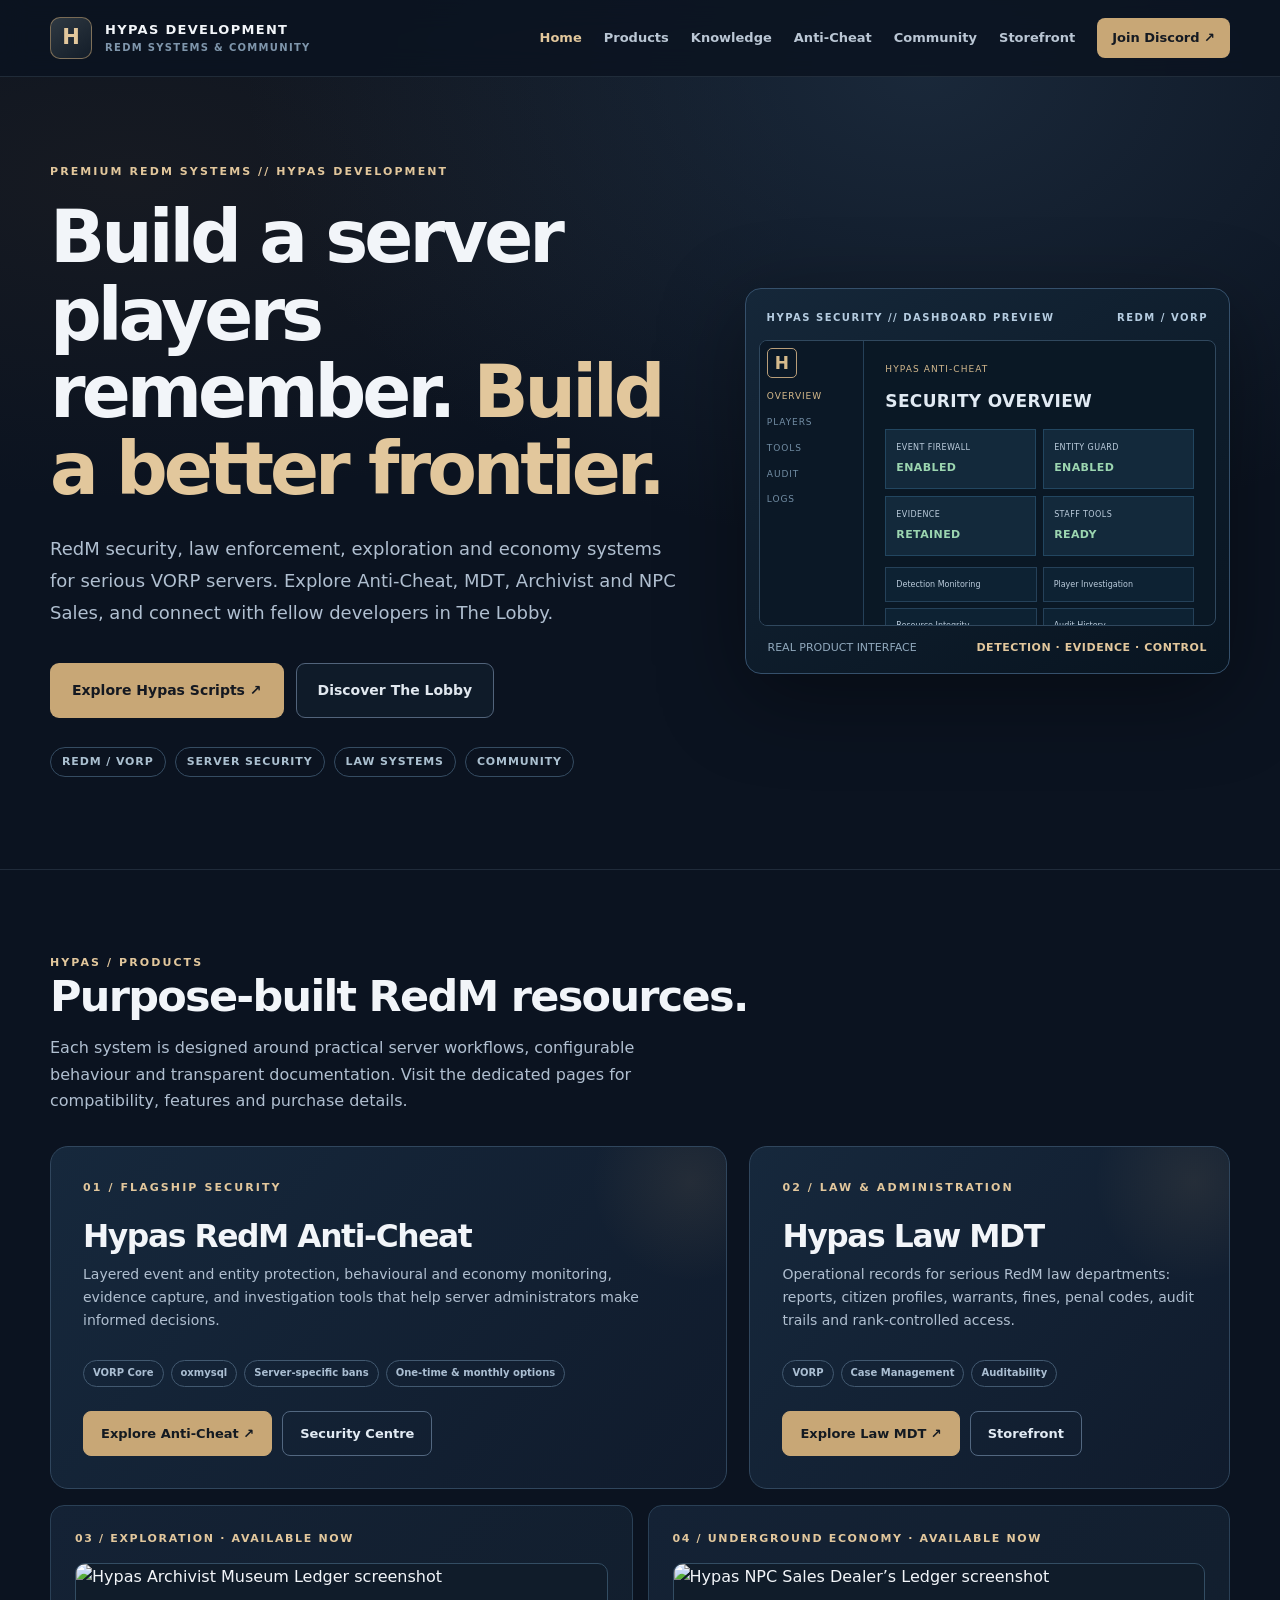
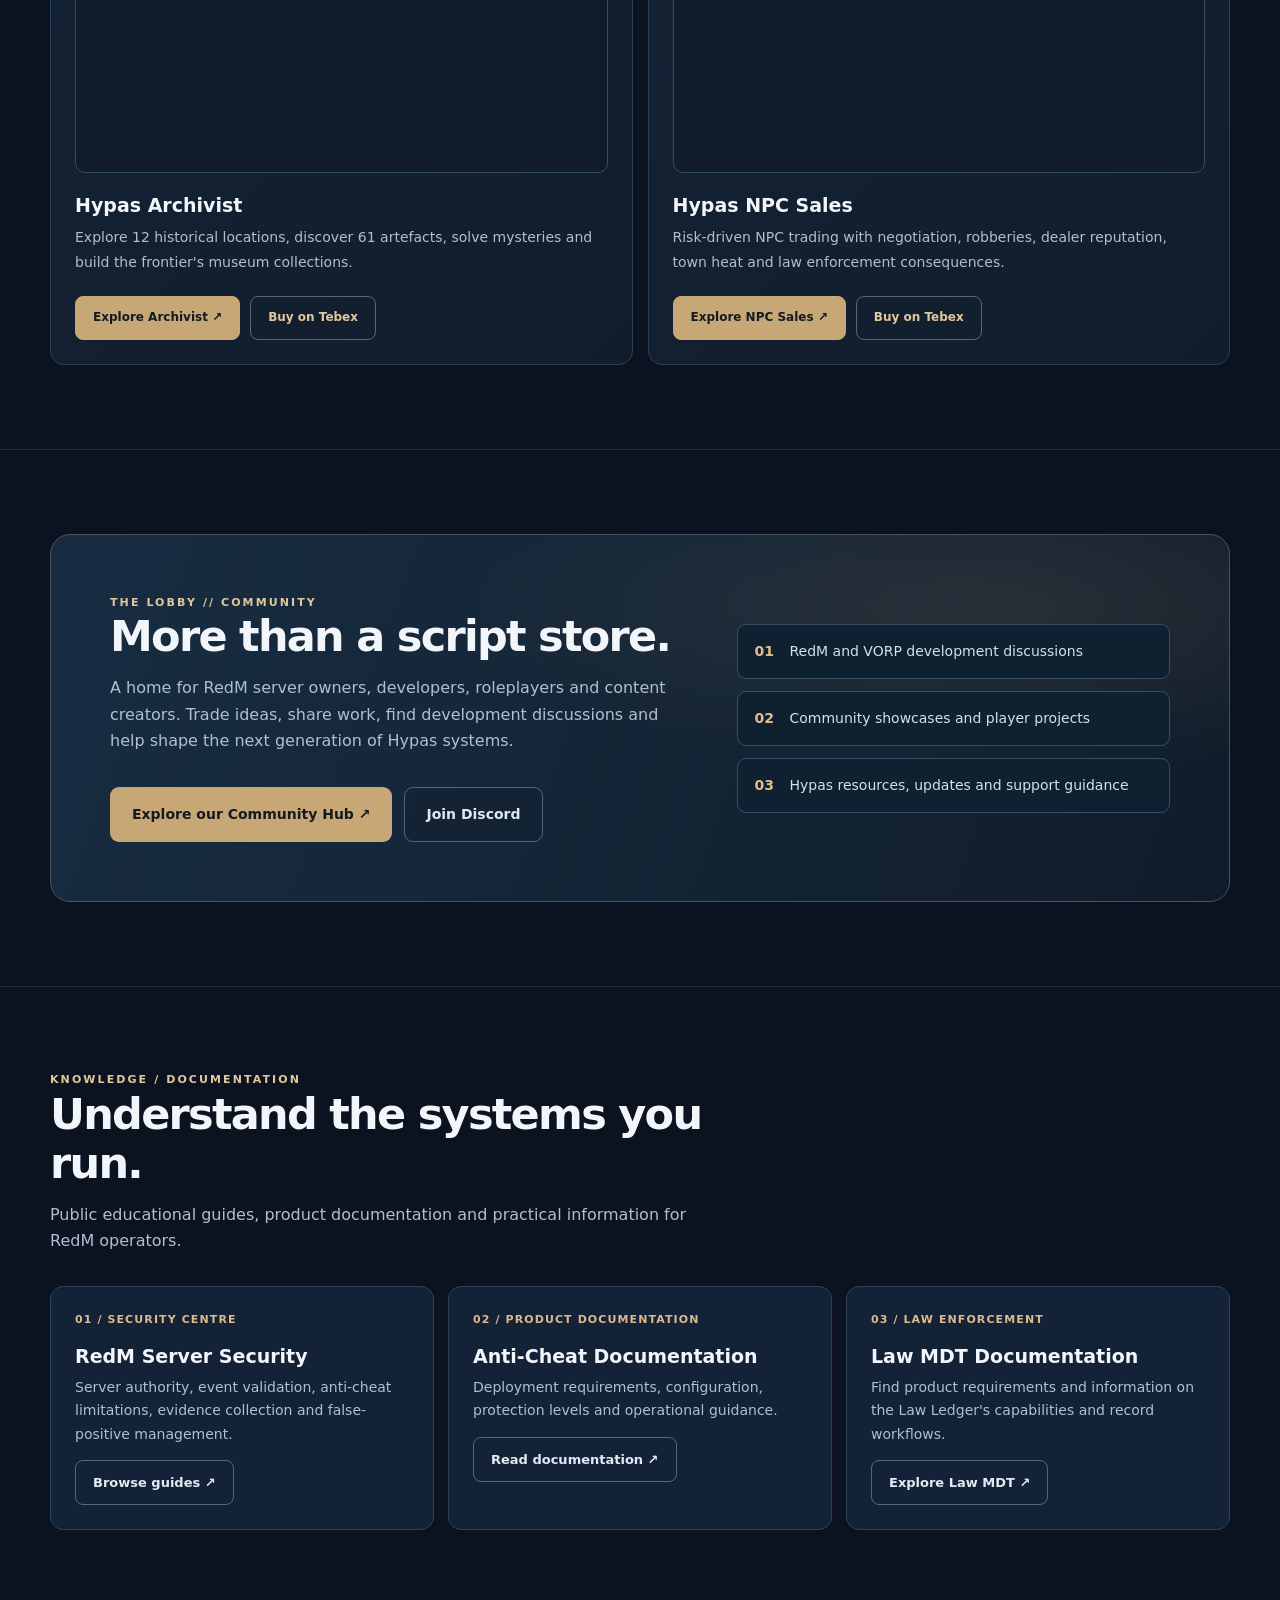
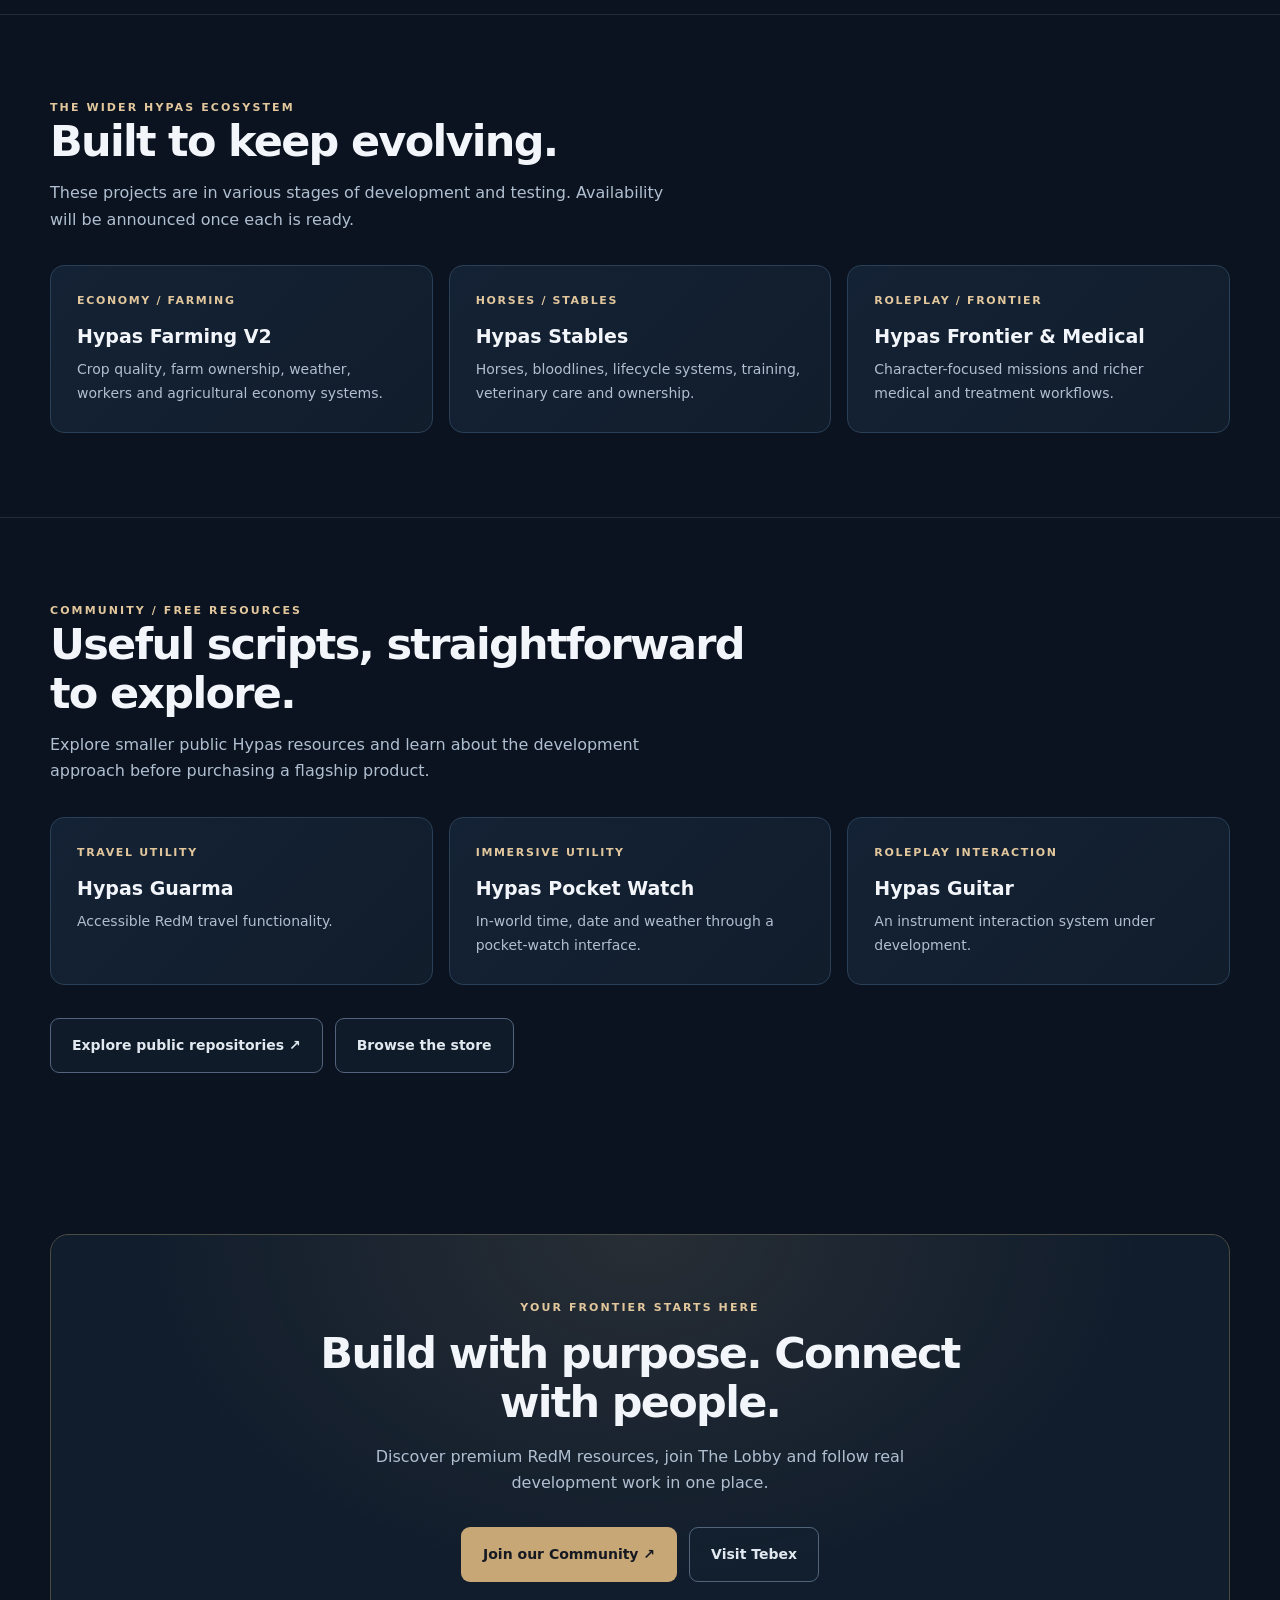
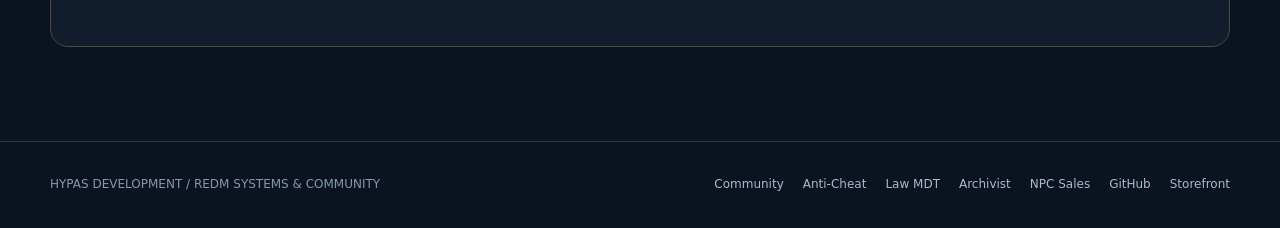
==== commit 0959e086: "Update index.html" ====
--- a/docs/index.html
+++ b/docs/index.html
@@ -4,12 +4,12 @@
   <meta charset="utf-8">
   <meta name="viewport" content="width=device-width, initial-scale=1">
   <meta name="theme-color" content="#0b1320">
-  <meta name="description" content="Hypas Development creates premium RedM scripts for VORP servers: Anti-Cheat, Law MDT, immersive systems, documentation and The Lobby RedM community.">
+  <meta name="description" content="Hypas Development creates premium RedM scripts for VORP servers: Anti-Cheat, Law MDT, Archivist, NPC Sales, documentation and The Lobby RedM community.">
   <meta name="robots" content="index,follow">
   <link rel="canonical" href="https://hypasscripts.github.io/">
   <meta property="og:type" content="website">
   <meta property="og:title" content="Hypas Development | Premium RedM Scripts & Community">
-  <meta property="og:description" content="RedM security, law-enforcement tools, immersive systems and The Lobby community. Build a better frontier.">
+  <meta property="og:description" content="RedM security, law enforcement, historical exploration, NPC economy systems and The Lobby community. Build a better frontier.">
   <meta property="og:url" content="https://hypasscripts.github.io/">
   <title>Hypas Development | Premium RedM Scripts for VORP Servers</title>
   <style>
@@ -152,6 +152,13 @@
     .compact {min-height:unset}.compact .num{margin-bottom:15px}
     @media(max-width:900px) {.hero-home {padding:62px 0}.split-grid,.community-promo{grid-template-columns:1fr}.hero-shield{max-width:640px}.mini-cards,.resource-grid{grid-template-columns:repeat(2,minmax(0,1fr))}}
     @media(max-width:610px) {.hero-home{padding-top:43px}.mini-cards,.resource-grid{grid-template-columns:1fr}.product-card{padding:24px}.community-promo{padding:25px}.card-actions .smallbtn{width:100%}}
+    /* New released product cards */
+    .new-product-card{display:flex;flex-direction:column;gap:0;min-height:unset!important}
+    .new-product-card .num{margin-bottom:15px}
+    .new-card-image{display:block;width:100%;height:210px;object-fit:cover;object-position:center top;background:#101c2a;border:1px solid #334d63;border-radius:10px;margin:0 0 21px}
+    .new-card-links{display:flex;gap:10px;flex-wrap:wrap;margin-top:auto;padding-top:22px}
+    .new-product-card .smallbtn{font-size:12px}
+    @media(max-width:610px){.new-card-links .smallbtn{width:100%}}
 </style>
   <script type="application/ld+json">{"@context":"https://schema.org","@type":"Organization","name":"Hypas Development","url":"https://hypasscripts.github.io/","sameAs":["https://github.com/hypasscripts"]}</script>
 </head>
@@ -165,7 +172,7 @@
 <main id="main">
 <div class="wrap hero hero-home">
 <div><div class="eyebrow">Premium RedM Systems // Hypas Development</div><h1>Build a server players remember. <span>Build a better frontier.</span></h1>
-<p class="hero-desc">RedM security, law enforcement and immersive roleplay systems for serious VORP servers. Explore our resources, learn how they work and connect with fellow developers in The Lobby.</p>
+<p class="hero-desc">RedM security, law enforcement, exploration and economy systems for serious VORP servers. Explore Anti-Cheat, MDT, Archivist and NPC Sales, and connect with fellow developers in The Lobby.</p>
 <div class="actions"><a class="btn btn-primary" href="#products">Explore Hypas Scripts ↗</a><a class="btn btn-secondary" href="/community/">Discover The Lobby</a></div>
 <div class="pills" aria-label="Development areas"><span class="pill">RedM / VORP</span><span class="pill">Server Security</span><span class="pill">Law Systems</span><span class="pill">Community</span></div></div>
 <div class="hero-shield" aria-label="Hypas Anti-Cheat dashboard showcase"><div class="shield-head"><span>HYPAS SECURITY // DASHBOARD PREVIEW</span><span>REDM / VORP</span></div>
@@ -177,8 +184,9 @@
 <article class="product-card"><div class="eyebrow">02 / Law &amp; Administration</div><h3>Hypas Law MDT</h3><p>Operational records for serious RedM law departments: reports, citizen profiles, warrants, fines, penal codes, audit trails and rank-controlled access.</p><div class="card-tags"><span>VORP</span><span>Case Management</span><span>Auditability</span></div><div class="card-actions"><a class="smallbtn gold" href="/hypas-redm-mdt/">Explore Law MDT ↗</a><a class="smallbtn" href="https://the-lobby-shop.tebex.io/" target="_blank" rel="noopener noreferrer">Storefront</a></div></article>
 </div>
 <div class="mini-cards" style="margin-top:16px">
-<article class="feature compact"><div class="num">03 / IMMERSIVE ROLEPLAY</div><h3>Hypas Archivist</h3><p>Artefact discovery, museum collections and meaningful player decisions around donated, kept or sold relics.</p><p><a href="https://forum.cfx.re/t/hypas-archivist-redm-vorp/5434322" target="_blank" rel="noopener noreferrer">View the release →</a></p></article>
-<article class="feature compact"><div class="num">04 / MORE IN DEVELOPMENT</div><h3>Farming, Stables &amp; Frontier</h3><p>More systems for ownership, economy, horses, veterinary care and immersive roleplay as testing and release work progresses.</p><p><a href="#roadmap">Explore the roadmap →</a></p></article></div>
+<article class="feature compact new-product-card"><div class="num">03 / EXPLORATION · AVAILABLE NOW</div><img class="new-card-image" src="https://dunb17ur4ymx4.cloudfront.net/packages/images/40cbfe47c283c5e7a943bb671aeee1cf8f3e3bfe.png" alt="Hypas Archivist Museum Ledger screenshot" loading="lazy"><h3>Hypas Archivist</h3><p>Explore 12 historical locations, discover 61 artefacts, solve mysteries and build the frontier's museum collections.</p><div class="new-card-links"><a class="smallbtn gold" href="/hypas-archivist/">Explore Archivist ↗</a><a class="smallbtn" href="https://the-lobby-shop.tebex.io/package/7750348" target="_blank" rel="noopener noreferrer">Buy on Tebex</a></div></article>
+<article class="feature compact new-product-card"><div class="num">04 / UNDERGROUND ECONOMY · AVAILABLE NOW</div><img class="new-card-image" src="https://dunb17ur4ymx4.cloudfront.net/packages/images/e2edee1e4ce5c0b15c69b748a6b48395d259ea78.png" alt="Hypas NPC Sales Dealer’s Ledger screenshot" loading="lazy"><h3>Hypas NPC Sales</h3><p>Risk-driven NPC trading with negotiation, robberies, dealer reputation, town heat and law enforcement consequences.</p><div class="new-card-links"><a class="smallbtn gold" href="/hypas-npc-sales/">Explore NPC Sales ↗</a><a class="smallbtn" href="https://the-lobby-shop.tebex.io/package/7520472" target="_blank" rel="noopener noreferrer">Buy on Tebex</a></div></article>
+</div>
 </div></section>
 <section class="section" id="community"><div class="wrap"><div class="community-promo"><div><div class="eyebrow">The Lobby // Community</div><h2>More than a script store.</h2><p>A home for RedM server owners, developers, roleplayers and content creators. Trade ideas, share work, find development discussions and help shape the next generation of Hypas systems.</p><div class="actions"><a class="btn btn-primary" href="/community/">Explore our Community Hub ↗</a><a class="btn btn-secondary" href="https://discord.gg/TeBh6UfHEm" target="_blank" rel="noopener noreferrer">Join Discord</a></div></div>
 <ul><li><b>01</b> RedM and VORP development discussions</li><li><b>02</b> Community showcases and player projects</li><li><b>03</b> Hypas resources, updates and support guidance</li></ul></div></div></section>
@@ -197,6 +205,6 @@
 <div class="actions"><a class="btn btn-secondary" href="https://github.com/hypasscripts" target="_blank" rel="noopener noreferrer">Explore public repositories ↗</a><a class="btn btn-secondary" href="https://the-lobby-shop.tebex.io/" target="_blank" rel="noopener noreferrer">Browse the store</a></div></div></section>
 <section class="final"><div class="wrap final-inner"><div class="eyebrow">Your frontier starts here</div><h2>Build with purpose. Connect with people.</h2><p>Discover premium RedM resources, join The Lobby and follow real development work in one place.</p><div class="actions"><a class="btn btn-primary" href="/community/">Join our Community ↗</a><a class="btn btn-secondary" href="https://the-lobby-shop.tebex.io/" target="_blank" rel="noopener noreferrer">Visit Tebex</a></div></div></section>
 </main>
-<footer><div class="wrap footer-inner"><small>HYPAS DEVELOPMENT / REDM SYSTEMS &amp; COMMUNITY</small><div class="footer-links"><a href="/community/">Community</a><a href="/hypas-redm-anticheat/">Anti-Cheat</a><a href="/hypas-redm-mdt/">Law MDT</a><a href="https://github.com/hypasscripts" target="_blank" rel="noopener noreferrer">GitHub</a><a href="https://the-lobby-shop.tebex.io/" target="_blank" rel="noopener noreferrer">Storefront</a></div></div></footer>
+<footer><div class="wrap footer-inner"><small>HYPAS DEVELOPMENT / REDM SYSTEMS &amp; COMMUNITY</small><div class="footer-links"><a href="/community/">Community</a><a href="/hypas-redm-anticheat/">Anti-Cheat</a><a href="/hypas-redm-mdt/">Law MDT</a><a href="/hypas-archivist/">Archivist</a><a href="/hypas-npc-sales/">NPC Sales</a><a href="https://github.com/hypasscripts" target="_blank" rel="noopener noreferrer">GitHub</a><a href="https://the-lobby-shop.tebex.io/" target="_blank" rel="noopener noreferrer">Storefront</a></div></div></footer>
 </body>
 </html>
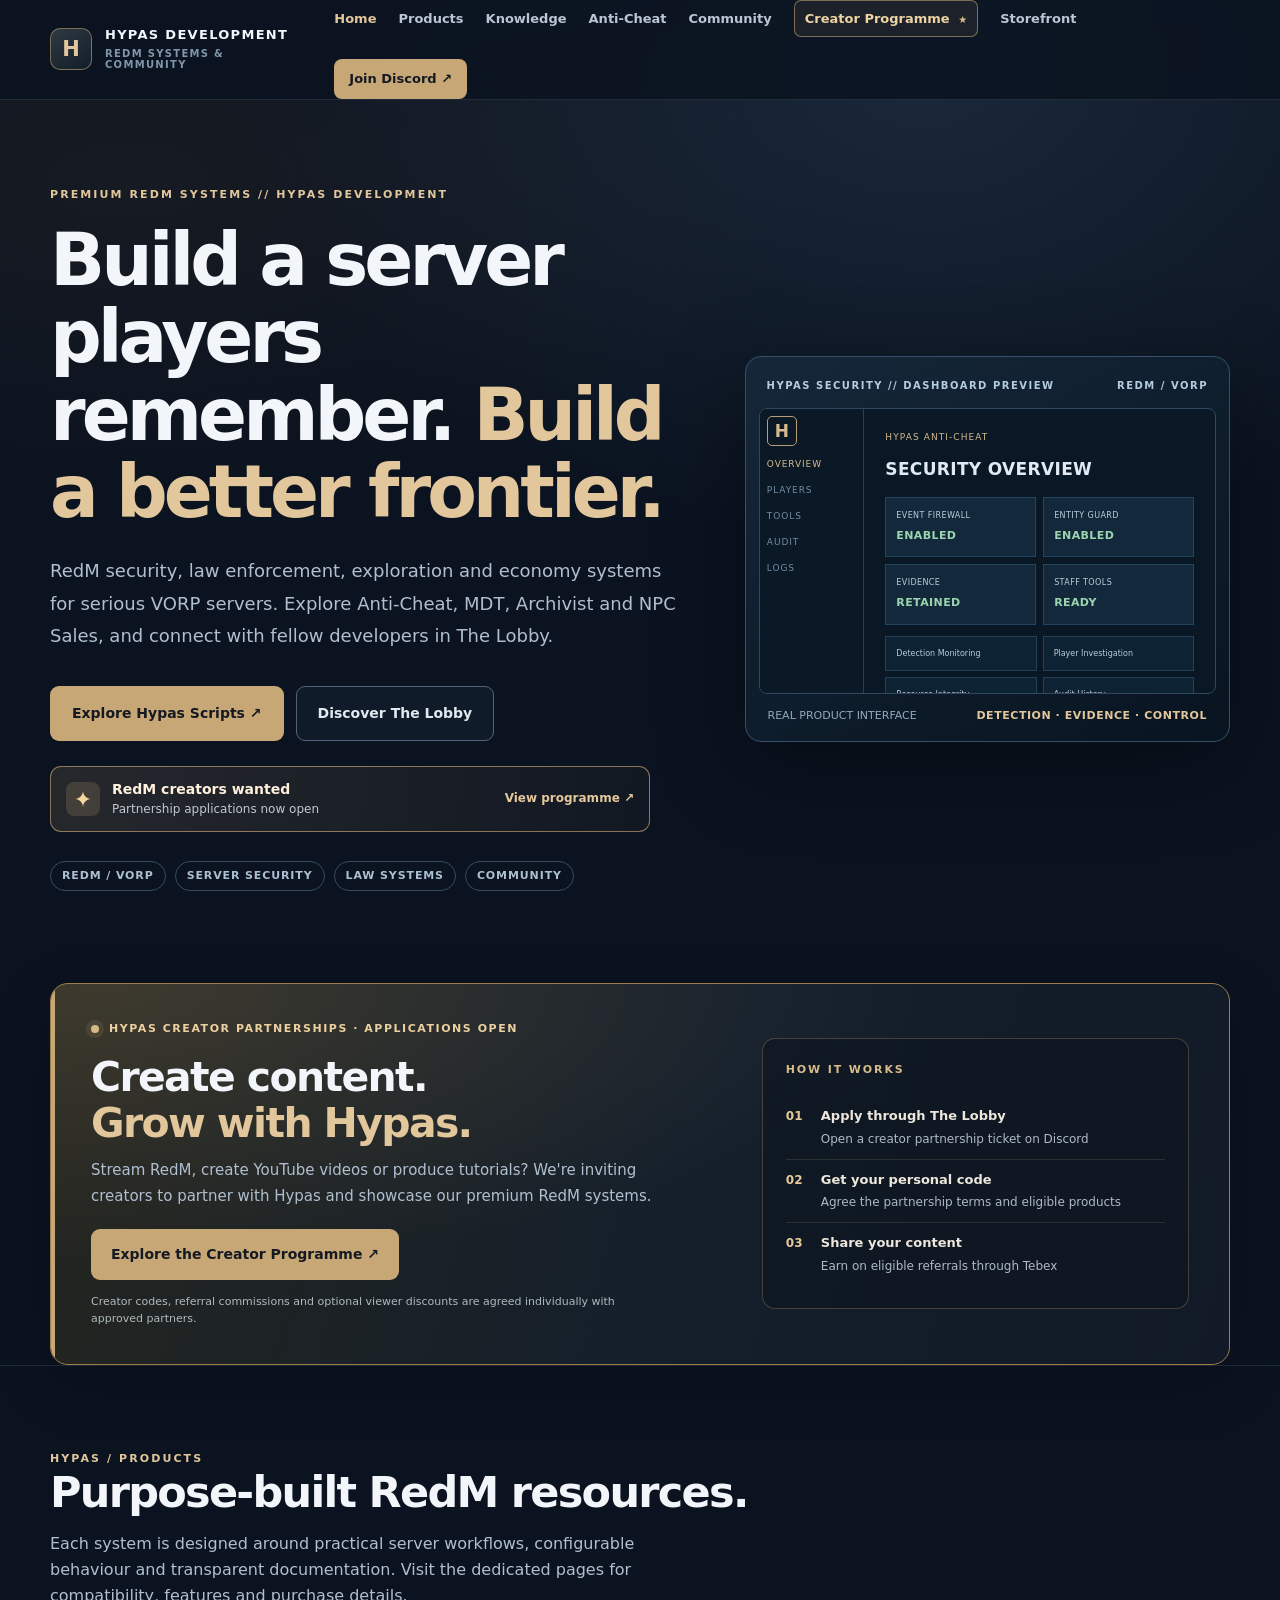
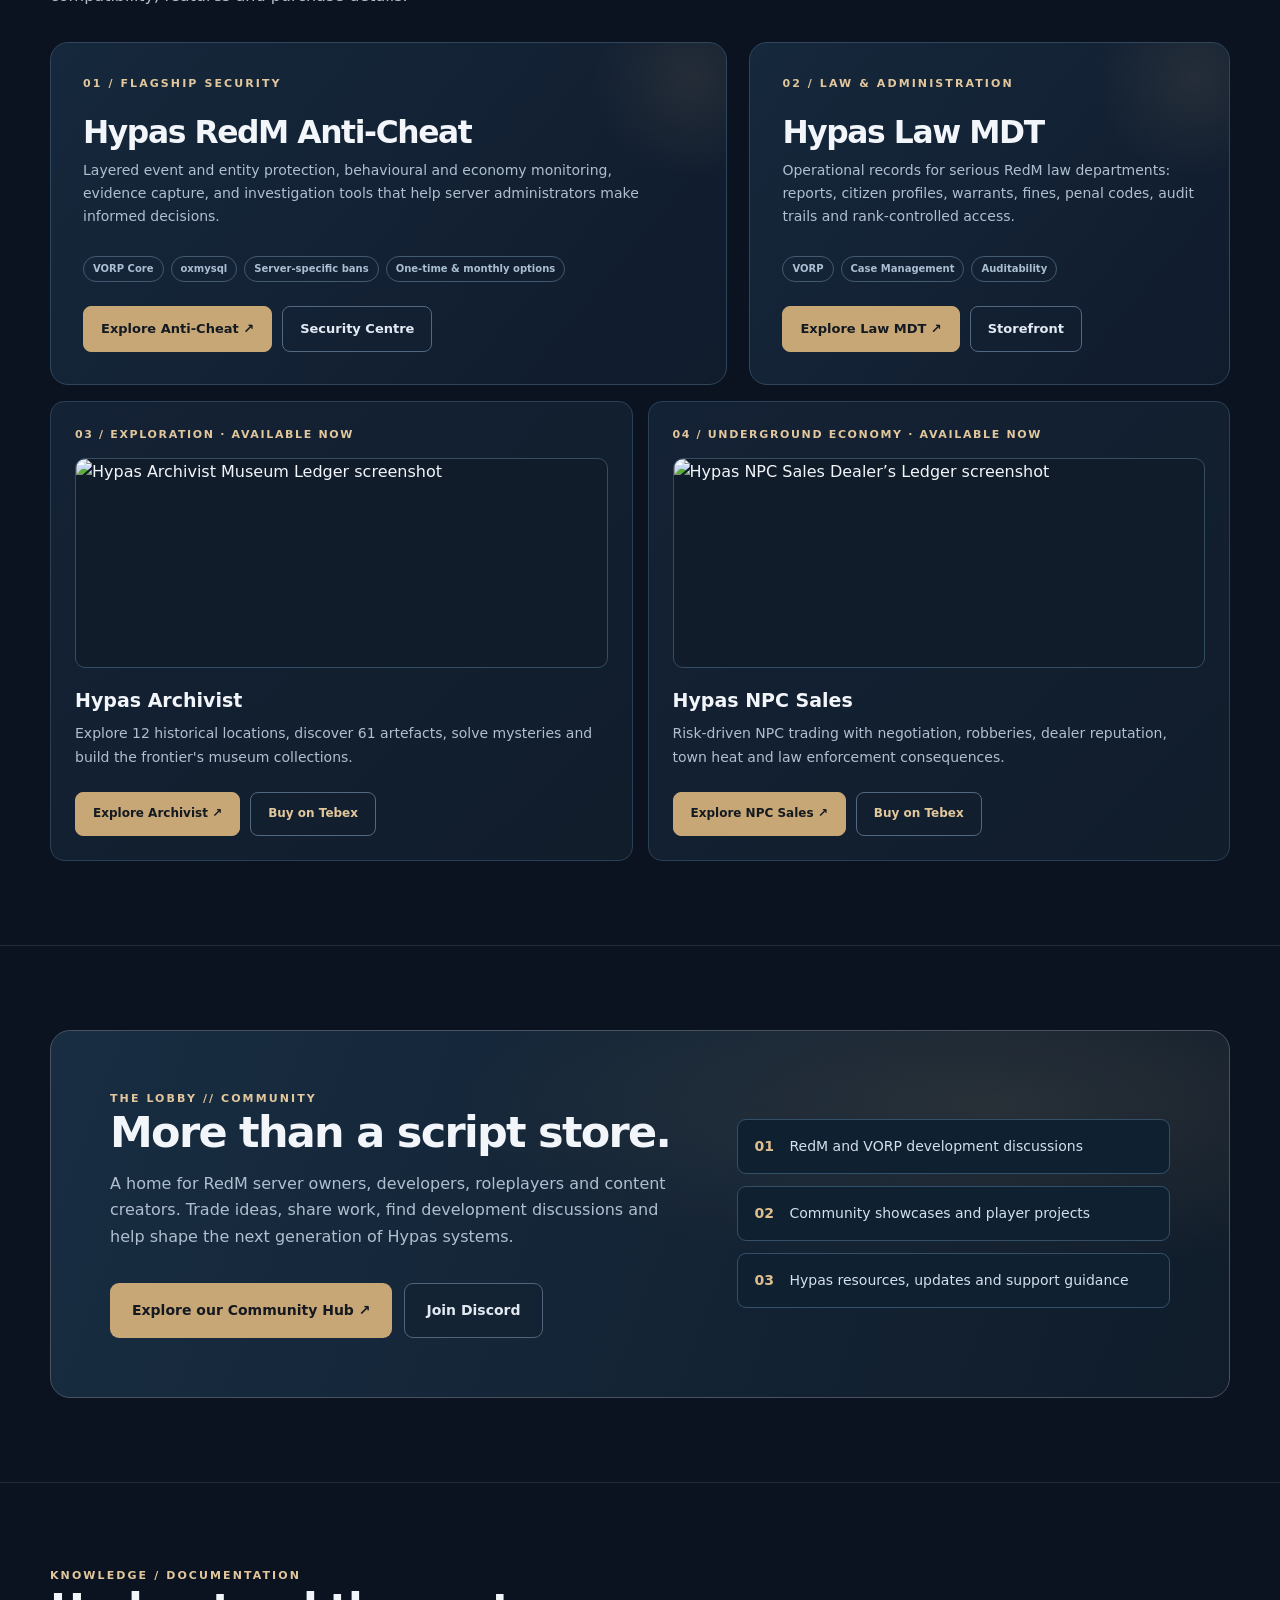
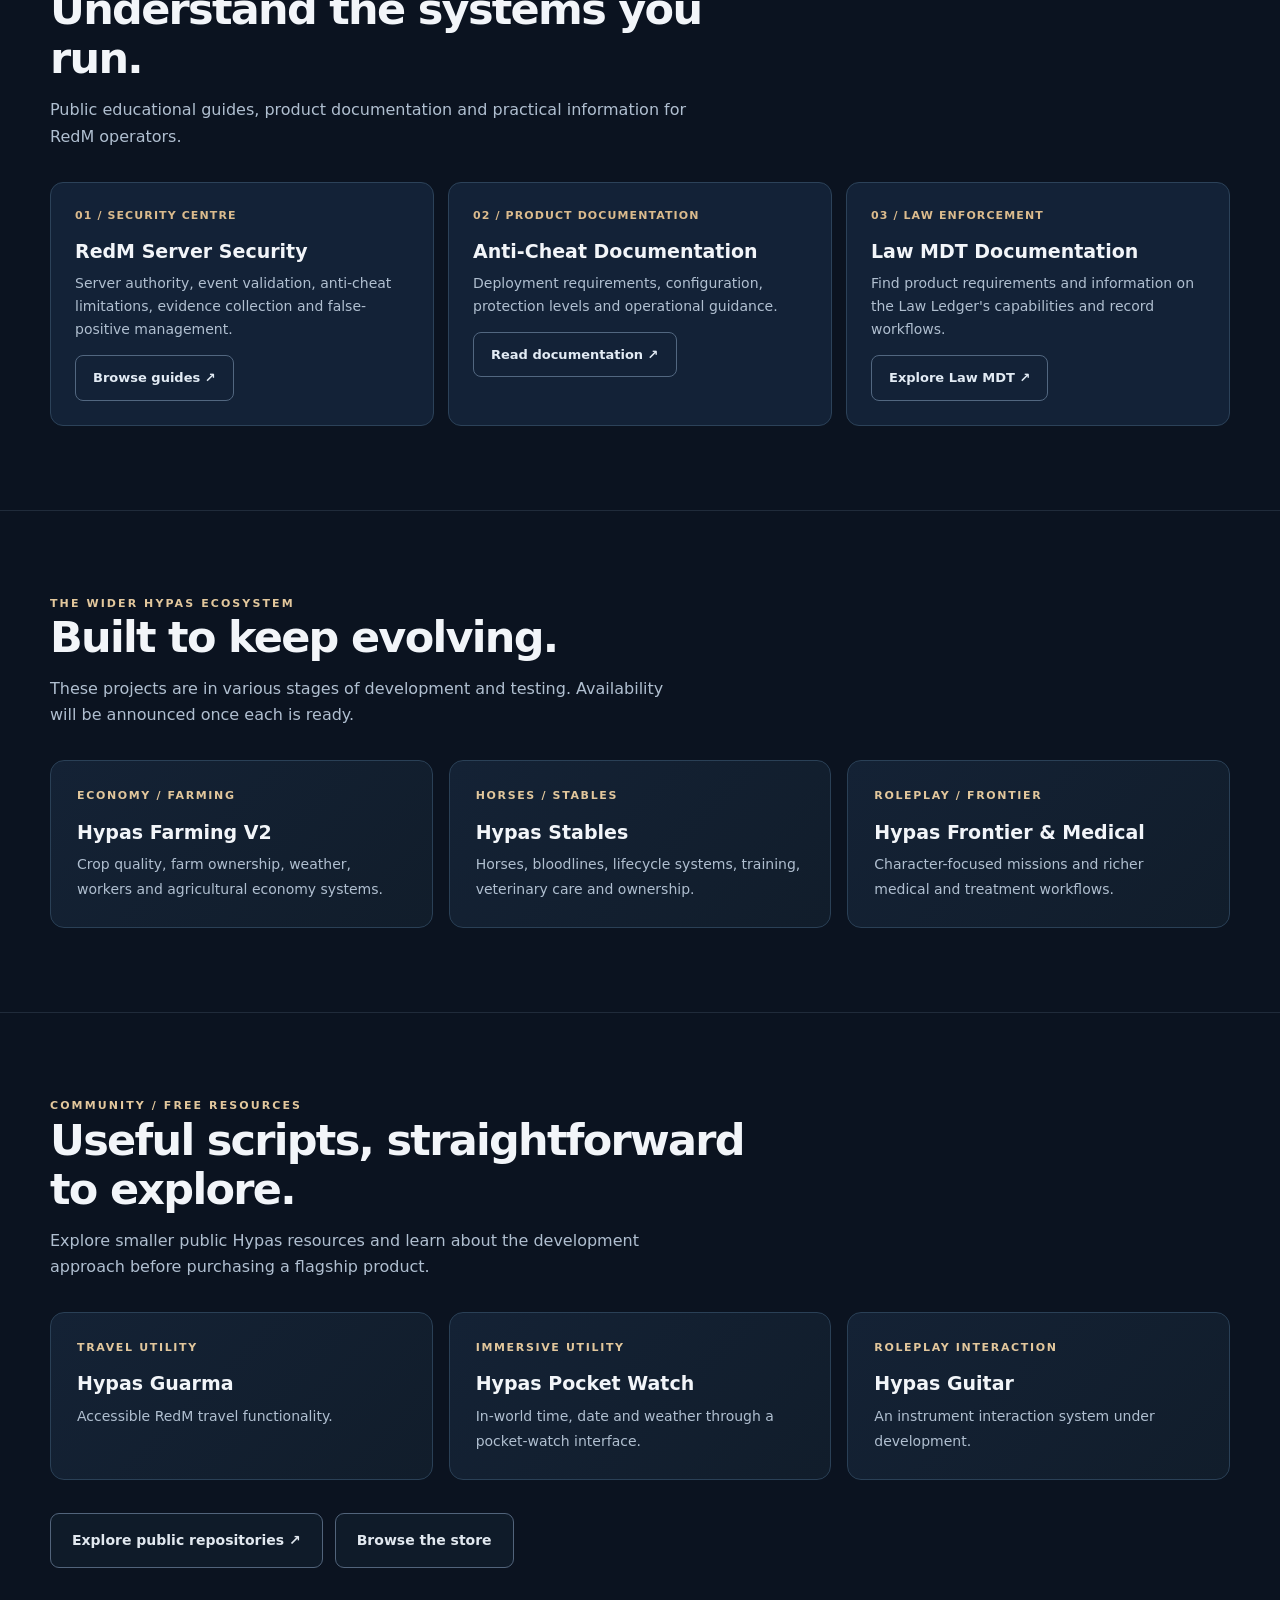
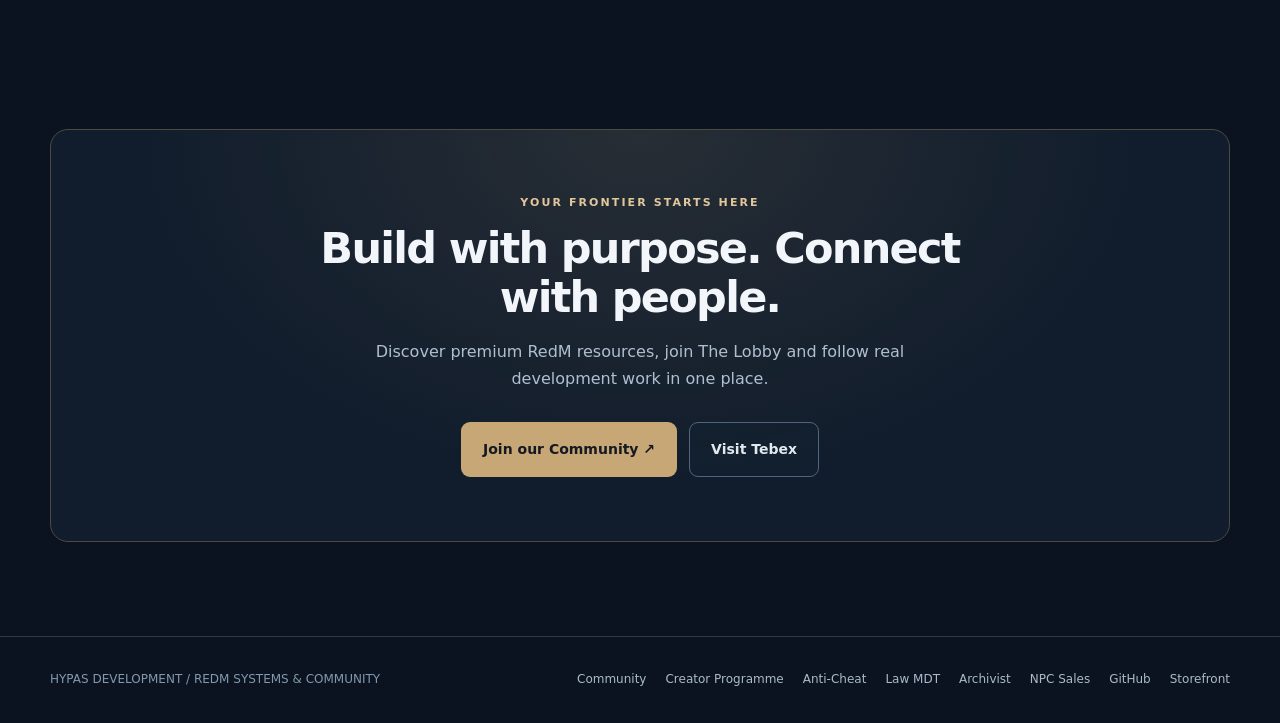
==== commit 5cc7535c: "Update index.html updated index" ====
--- a/docs/index.html
+++ b/docs/index.html
@@ -159,6 +159,37 @@
     .new-card-links{display:flex;gap:10px;flex-wrap:wrap;margin-top:auto;padding-top:22px}
     .new-product-card .smallbtn{font-size:12px}
     @media(max-width:610px){.new-card-links .smallbtn{width:100%}}
+
+    /* Creator Partnership Programme: homepage highlight */
+    .nav-creator {color:#eed4a3;border:1px solid rgba(200,167,118,.58);border-radius:7px;padding:7px 10px;background:rgba(200,167,118,.09);white-space:nowrap}
+    .nav-creator:hover {background:rgba(200,167,118,.2);color:#fff0cf}
+    .nav-creator span {color:#ddbc88;margin-left:4px;font-size:10px}
+    .hero-creator-notice {display:flex;gap:12px;align-items:center;text-decoration:none;margin:25px 0 4px;padding:13px 15px;border:1px solid rgba(200,167,118,.65);border-radius:11px;background:linear-gradient(95deg,rgba(200,167,118,.14),rgba(200,167,118,.035));max-width:600px;transition:border-color .15s,background .15s}
+    .hero-creator-notice:hover {border-color:#e2c79c;background:rgba(200,167,118,.17)}
+    .hero-creator-icon {flex:none;display:grid;place-items:center;width:34px;height:34px;border-radius:8px;background:rgba(200,167,118,.19);color:#f6d6a0;font-size:22px}
+    .hero-creator-message {display:grid;line-height:1.3;gap:4px}
+    .hero-creator-message strong {font-size:14px;color:#fff1dc}
+    .hero-creator-message small {font-size:12px;color:#bfc8d3}
+    .hero-creator-action {margin-left:auto;font-size:12px;white-space:nowrap;color:#e5c89b;font-weight:800}
+    .creator-feature {position:relative;overflow:hidden;display:grid;grid-template-columns:minmax(0,1.2fr) minmax(280px,.8fr);gap:30px;align-items:center;border:1px solid #9d7d4f;border-radius:18px;padding:36px 40px;background:radial-gradient(ellipse at 5% 0%,rgba(200,167,118,.16),transparent 52%),linear-gradient(105deg,#24251f 0%,#141f2b 55%,#111a26 100%);box-shadow:0 18px 60px rgba(0,0,0,.19)}
+    .creator-feature:before {content:"";position:absolute;left:0;top:0;bottom:0;width:4px;background:#c8a776}
+    .creator-feature-kicker {display:flex;align-items:center;gap:10px;letter-spacing:.14em;font-size:11px;font-weight:850;color:#edd0a0}
+    .creator-feature-dot {width:8px;height:8px;background:#d8ba87;border-radius:50%;box-shadow:0 0 0 5px rgba(200,167,118,.13)}
+    .creator-feature h2 {margin:16px 0 12px;font-size:clamp(29px,3.2vw,43px);line-height:1.13}
+    .creator-feature h2 span {color:#e2c79c}
+    .creator-feature-copy>p {max-width:590px;font-size:15px;line-height:1.7;margin:0 0 20px}
+    .creator-feature .creator-feature-button {padding:13px 19px;min-height:45px}
+    .creator-feature p.creator-feature-note {font-size:11px;line-height:1.55;color:#afbabf;margin:13px 0 0;max-width:525px}
+    .creator-feature-aside {border:1px solid rgba(200,167,118,.30);border-radius:13px;background:rgba(10,19,28,.50);padding:22px 23px}
+    .creator-feature-aside-title {font-size:11px;letter-spacing:.17em;font-weight:850;color:#d8bb89;margin-bottom:17px}
+    .creator-feature-step {display:flex;gap:14px;align-items:flex-start;padding:11px 0}
+    .creator-feature-step+.creator-feature-step {border-top:1px solid rgba(196,173,135,.17)}
+    .creator-feature-step>span {font-size:12px;font-weight:850;color:#e5c999;min-width:21px}
+    .creator-feature-step strong {display:block;color:#eee7dc;font-size:13px;line-height:1.35;margin-bottom:5px}
+    .creator-feature-step small {display:block;color:#afb9c5;font-size:12px;line-height:1.5}
+    @media(max-width:900px) {.creator-feature {grid-template-columns:1fr;gap:22px;padding:30px}.creator-feature-aside {max-width:none}}
+    @media(max-width:610px) {.hero-creator-notice{flex-wrap:wrap}.hero-creator-action{width:100%;margin-left:46px}.creator-feature{padding:23px 20px}.creator-feature-kicker{font-size:10px;letter-spacing:.1em}.creator-feature-aside{padding:18px}.creator-feature .creator-feature-button{width:100%}}
+    @media(prefers-reduced-motion:reduce) {.hero-creator-notice{transition:none}}
 </style>
   <script type="application/ld+json">{"@context":"https://schema.org","@type":"Organization","name":"Hypas Development","url":"https://hypasscripts.github.io/","sameAs":["https://github.com/hypasscripts"]}</script>
 </head>
@@ -167,17 +198,39 @@
 <header class="site-header"><div class="wrap topbar">
 <a class="brand" href="/" aria-label="Hypas Development home"><span class="brand-mark" aria-hidden="true">H</span><span><span class="brand-name">HYPAS DEVELOPMENT</span><span class="brand-sub">RedM systems &amp; community</span></span></a>
 <nav aria-label="Main navigation">
-<a href="/" aria-current="page">Home</a><a href="#products">Products</a><a href="#knowledge">Knowledge</a><a href="/hypas-redm-anticheat/">Anti-Cheat</a><a href="/community/">Community</a><a href="https://the-lobby-shop.tebex.io/" target="_blank" rel="noopener noreferrer">Storefront</a><a class="nav-cta" href="https://discord.gg/TeBh6UfHEm" target="_blank" rel="noopener noreferrer">Join Discord ↗</a>
+<a href="/" aria-current="page">Home</a><a href="#products">Products</a><a href="#knowledge">Knowledge</a><a href="/hypas-redm-anticheat/">Anti-Cheat</a><a href="/community/">Community</a><a class="nav-creator" href="/creators/">Creator Programme <span aria-hidden="true">★</span></a><a href="https://the-lobby-shop.tebex.io/" target="_blank" rel="noopener noreferrer">Storefront</a><a class="nav-cta" href="https://discord.gg/TeBh6UfHEm" target="_blank" rel="noopener noreferrer">Join Discord ↗</a>
 </nav></div></header>
 <main id="main">
 <div class="wrap hero hero-home">
 <div><div class="eyebrow">Premium RedM Systems // Hypas Development</div><h1>Build a server players remember. <span>Build a better frontier.</span></h1>
 <p class="hero-desc">RedM security, law enforcement, exploration and economy systems for serious VORP servers. Explore Anti-Cheat, MDT, Archivist and NPC Sales, and connect with fellow developers in The Lobby.</p>
 <div class="actions"><a class="btn btn-primary" href="#products">Explore Hypas Scripts ↗</a><a class="btn btn-secondary" href="/community/">Discover The Lobby</a></div>
+<a class="hero-creator-notice" href="/creators/" aria-label="Learn about the Hypas Creator Partnership Programme">
+  <span class="hero-creator-icon" aria-hidden="true">✦</span>
+  <span class="hero-creator-message"><strong>RedM creators wanted</strong><small>Partnership applications now open</small></span>
+  <span class="hero-creator-action" aria-hidden="true">View programme ↗</span>
+</a>
 <div class="pills" aria-label="Development areas"><span class="pill">RedM / VORP</span><span class="pill">Server Security</span><span class="pill">Law Systems</span><span class="pill">Community</span></div></div>
 <div class="hero-shield" aria-label="Hypas Anti-Cheat dashboard showcase"><div class="shield-head"><span>HYPAS SECURITY // DASHBOARD PREVIEW</span><span>REDM / VORP</span></div>
 <div class="shield-screen"><div class="dashboard-fallback" aria-hidden="true"><div class="df-sidebar"><div class="df-logo">H</div><span>OVERVIEW</span><span>PLAYERS</span><span>TOOLS</span><span>AUDIT</span><span>LOGS</span></div><div class="df-main"><div class="df-title">HYPAS ANTI-CHEAT <strong>SECURITY OVERVIEW</strong></div><div class="df-metrics"><i>EVENT FIREWALL<br><b>ENABLED</b></i><i>ENTITY GUARD<br><b>ENABLED</b></i><i>EVIDENCE<br><b>RETAINED</b></i><i>STAFF TOOLS<br><b>READY</b></i></div><div class="df-grid"><span>Detection Monitoring</span><span>Player Investigation</span><span>Resource Integrity</span><span>Audit History</span></div><div class="df-foot">HYPAS SECURITY OPERATIONS // VORP</div></div></div><img src="https://raw.githubusercontent.com/hypasscripts/hypas-redm-anticheat/main/screenshots/overview.png" alt="Hypas RedM Anti-Cheat administration dashboard" loading="eager" onerror="this.style.display='none'"></div>
 <div class="shield-foot"><span>REAL PRODUCT INTERFACE</span><b>DETECTION · EVIDENCE · CONTROL</b></div></div></div>
+<section class="wrap" aria-labelledby="creator-feature-heading">
+  <div class="creator-feature">
+    <div class="creator-feature-copy">
+      <div class="creator-feature-kicker"><span class="creator-feature-dot" aria-hidden="true"></span> HYPAS CREATOR PARTNERSHIPS · APPLICATIONS OPEN</div>
+      <h2 id="creator-feature-heading">Create content.<br><span>Grow with Hypas.</span></h2>
+      <p>Stream RedM, create YouTube videos or produce tutorials? We're inviting creators to partner with Hypas and showcase our premium RedM systems.</p>
+      <a class="btn btn-primary creator-feature-button" href="/creators/">Explore the Creator Programme ↗</a>
+      <p class="creator-feature-note">Creator codes, referral commissions and optional viewer discounts are agreed individually with approved partners.</p>
+    </div>
+    <div class="creator-feature-aside" aria-label="How the creator programme works">
+      <div class="creator-feature-aside-title">HOW IT WORKS</div>
+      <div class="creator-feature-step"><span>01</span><div><strong>Apply through The Lobby</strong><small>Open a creator partnership ticket on Discord</small></div></div>
+      <div class="creator-feature-step"><span>02</span><div><strong>Get your personal code</strong><small>Agree the partnership terms and eligible products</small></div></div>
+      <div class="creator-feature-step"><span>03</span><div><strong>Share your content</strong><small>Earn on eligible referrals through Tebex</small></div></div>
+    </div>
+  </div>
+</section>
 <section class="section" id="products"><div class="wrap"><div class="section-intro"><div class="eyebrow">Hypas / Products</div><h2>Purpose-built RedM resources.</h2><p>Each system is designed around practical server workflows, configurable behaviour and transparent documentation. Visit the dedicated pages for compatibility, features and purchase details.</p></div>
 <div class="split-grid">
 <article class="product-card"><div class="eyebrow">01 / Flagship Security</div><h3>Hypas RedM Anti-Cheat</h3><p>Layered event and entity protection, behavioural and economy monitoring, evidence capture, and investigation tools that help server administrators make informed decisions.</p><div class="card-tags"><span>VORP Core</span><span>oxmysql</span><span>Server-specific bans</span><span>One-time &amp; monthly options</span></div><div class="card-actions"><a class="smallbtn gold" href="/hypas-redm-anticheat/">Explore Anti-Cheat ↗</a><a class="smallbtn" href="/hypas-redm-anticheat/security-centre/">Security Centre</a></div></article>
@@ -205,6 +258,6 @@
 <div class="actions"><a class="btn btn-secondary" href="https://github.com/hypasscripts" target="_blank" rel="noopener noreferrer">Explore public repositories ↗</a><a class="btn btn-secondary" href="https://the-lobby-shop.tebex.io/" target="_blank" rel="noopener noreferrer">Browse the store</a></div></div></section>
 <section class="final"><div class="wrap final-inner"><div class="eyebrow">Your frontier starts here</div><h2>Build with purpose. Connect with people.</h2><p>Discover premium RedM resources, join The Lobby and follow real development work in one place.</p><div class="actions"><a class="btn btn-primary" href="/community/">Join our Community ↗</a><a class="btn btn-secondary" href="https://the-lobby-shop.tebex.io/" target="_blank" rel="noopener noreferrer">Visit Tebex</a></div></div></section>
 </main>
-<footer><div class="wrap footer-inner"><small>HYPAS DEVELOPMENT / REDM SYSTEMS &amp; COMMUNITY</small><div class="footer-links"><a href="/community/">Community</a><a href="/hypas-redm-anticheat/">Anti-Cheat</a><a href="/hypas-redm-mdt/">Law MDT</a><a href="/hypas-archivist/">Archivist</a><a href="/hypas-npc-sales/">NPC Sales</a><a href="https://github.com/hypasscripts" target="_blank" rel="noopener noreferrer">GitHub</a><a href="https://the-lobby-shop.tebex.io/" target="_blank" rel="noopener noreferrer">Storefront</a></div></div></footer>
+<footer><div class="wrap footer-inner"><small>HYPAS DEVELOPMENT / REDM SYSTEMS &amp; COMMUNITY</small><div class="footer-links"><a href="/community/">Community</a><a href="/creators/">Creator Programme</a><a href="/hypas-redm-anticheat/">Anti-Cheat</a><a href="/hypas-redm-mdt/">Law MDT</a><a href="/hypas-archivist/">Archivist</a><a href="/hypas-npc-sales/">NPC Sales</a><a href="https://github.com/hypasscripts" target="_blank" rel="noopener noreferrer">GitHub</a><a href="https://the-lobby-shop.tebex.io/" target="_blank" rel="noopener noreferrer">Storefront</a></div></div></footer>
 </body>
 </html>
